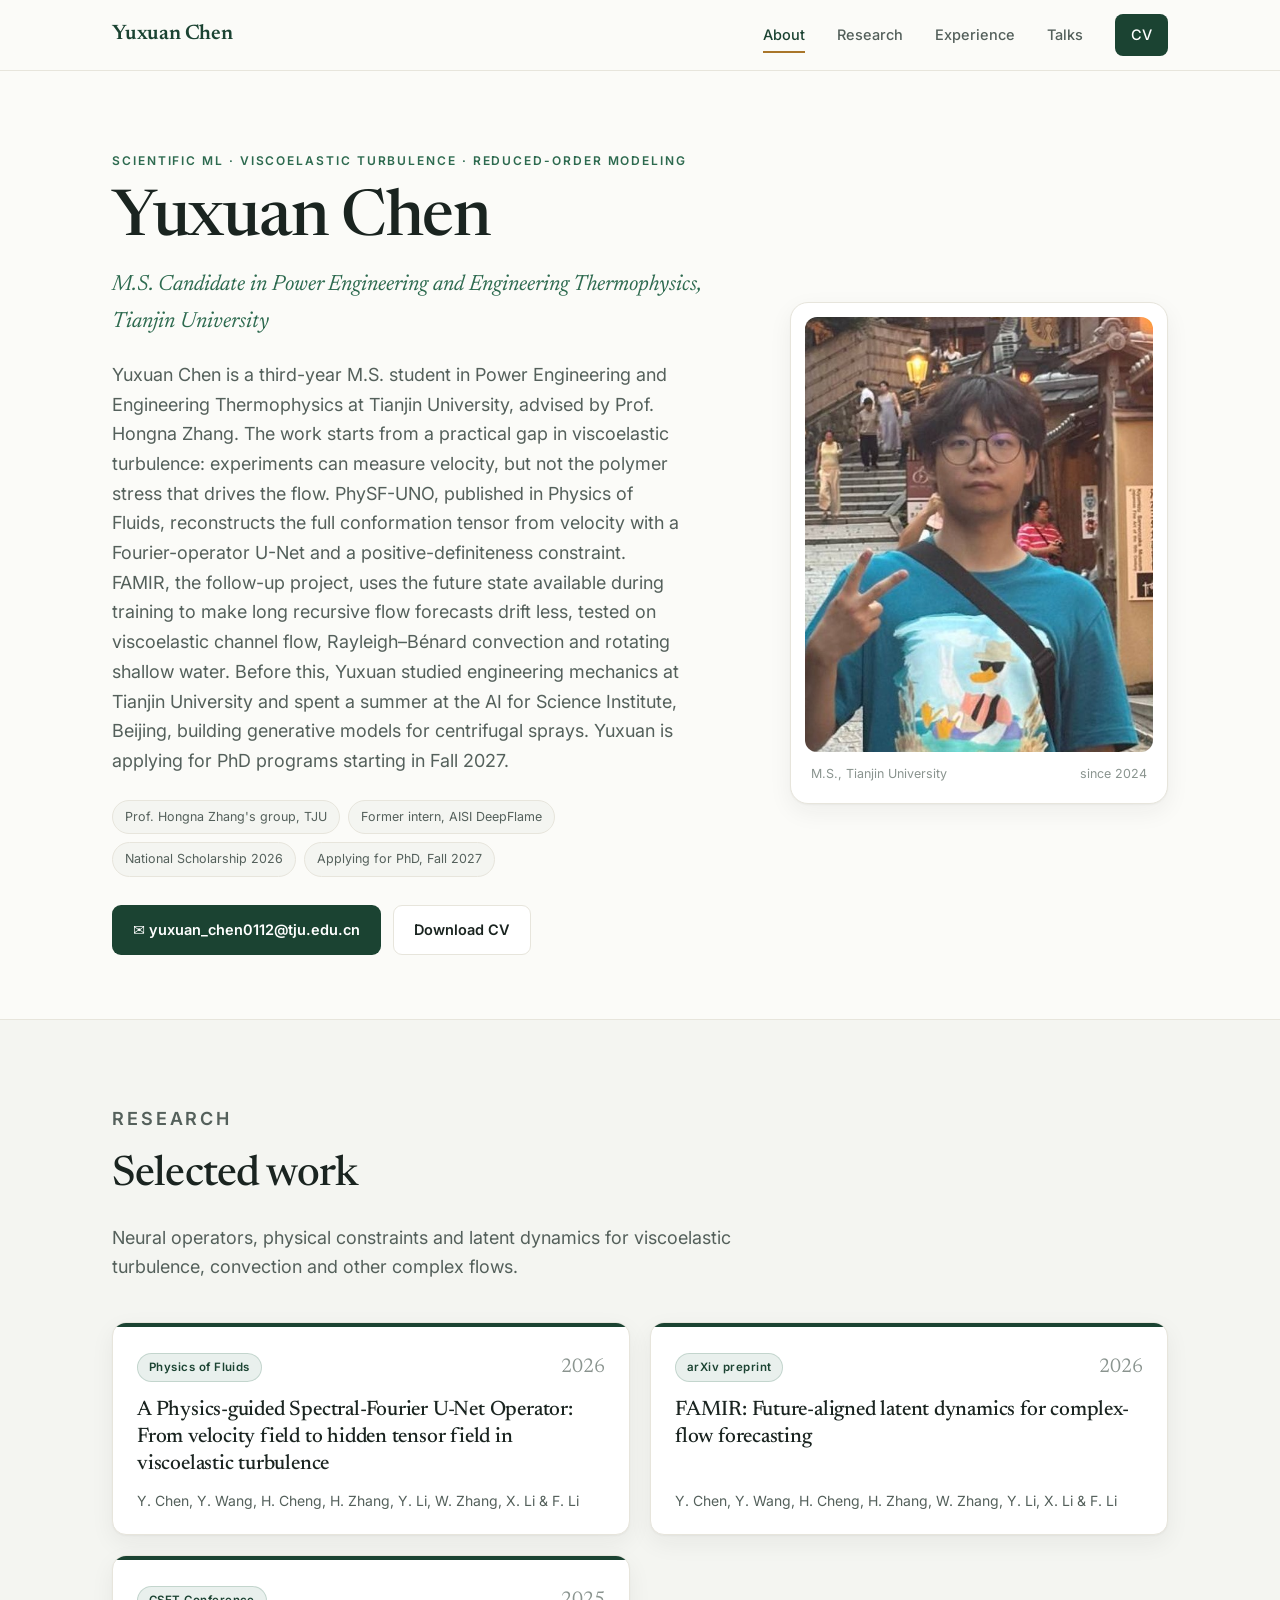
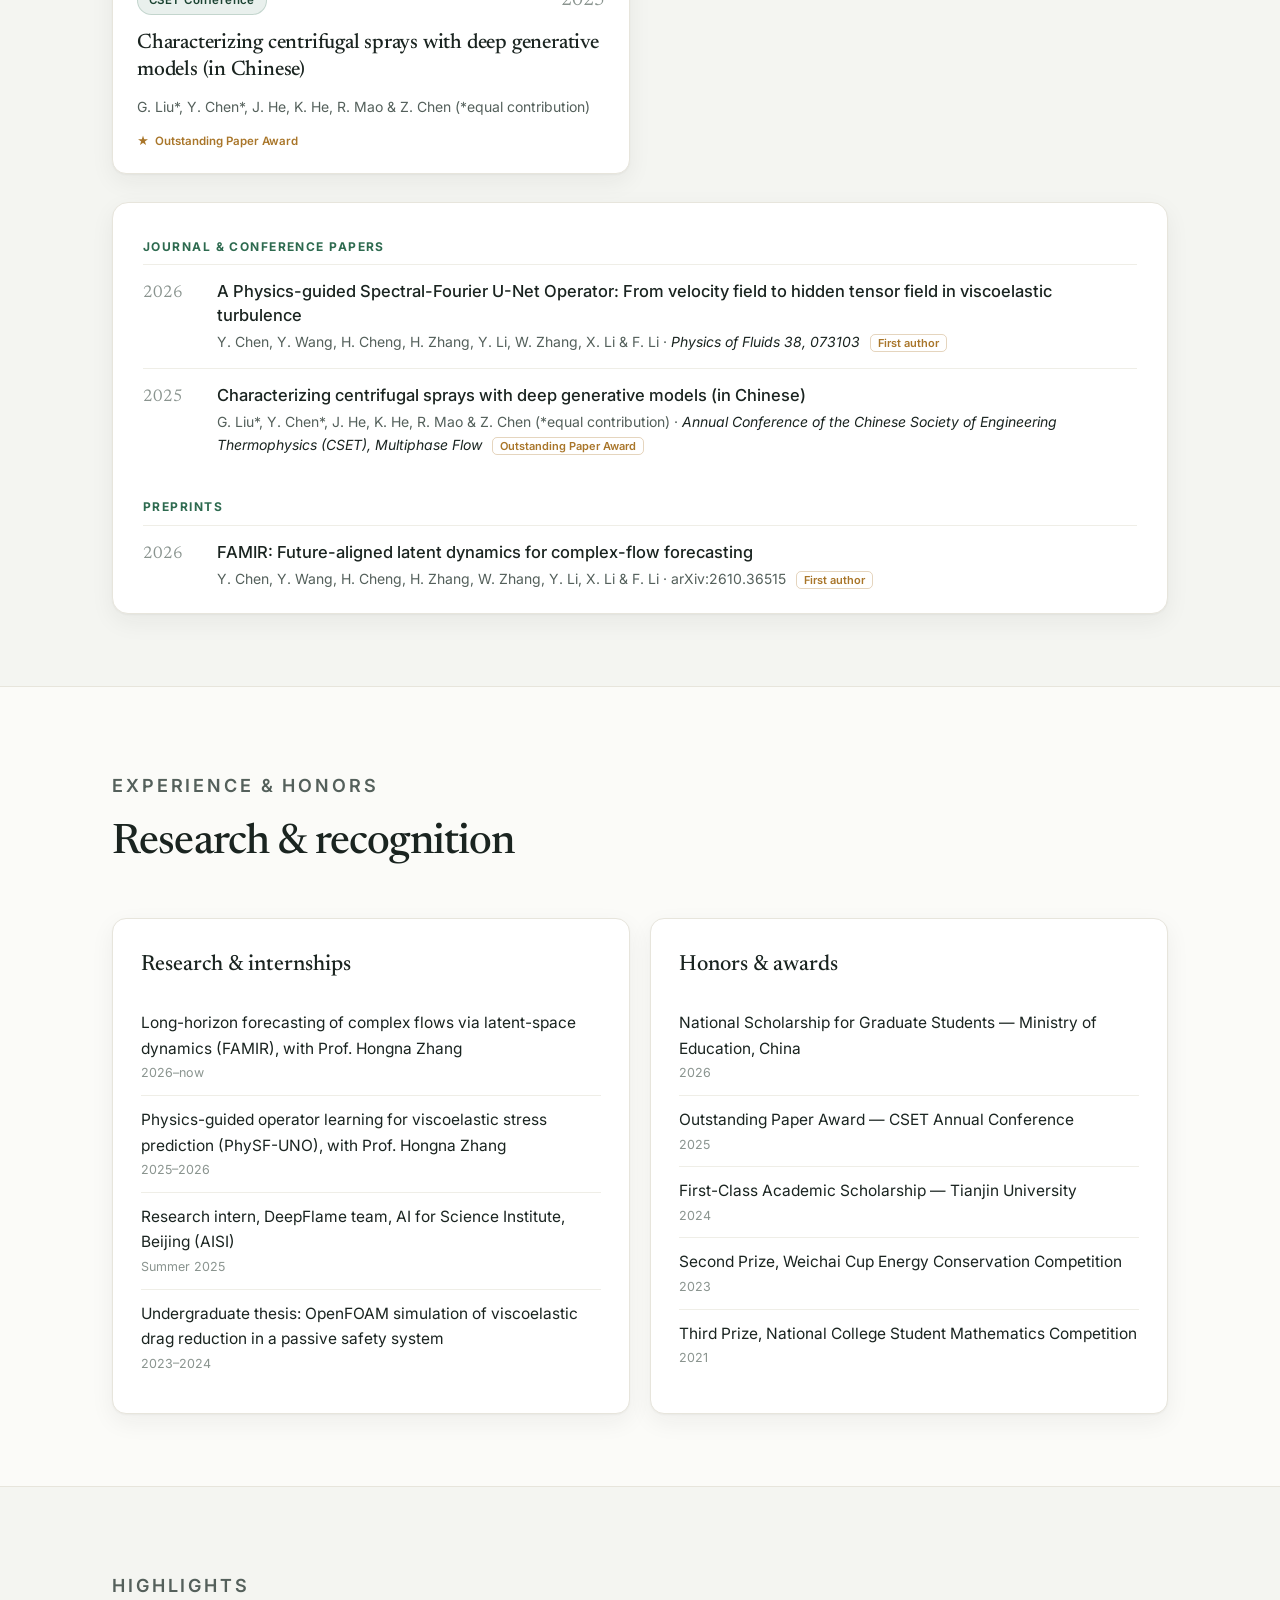
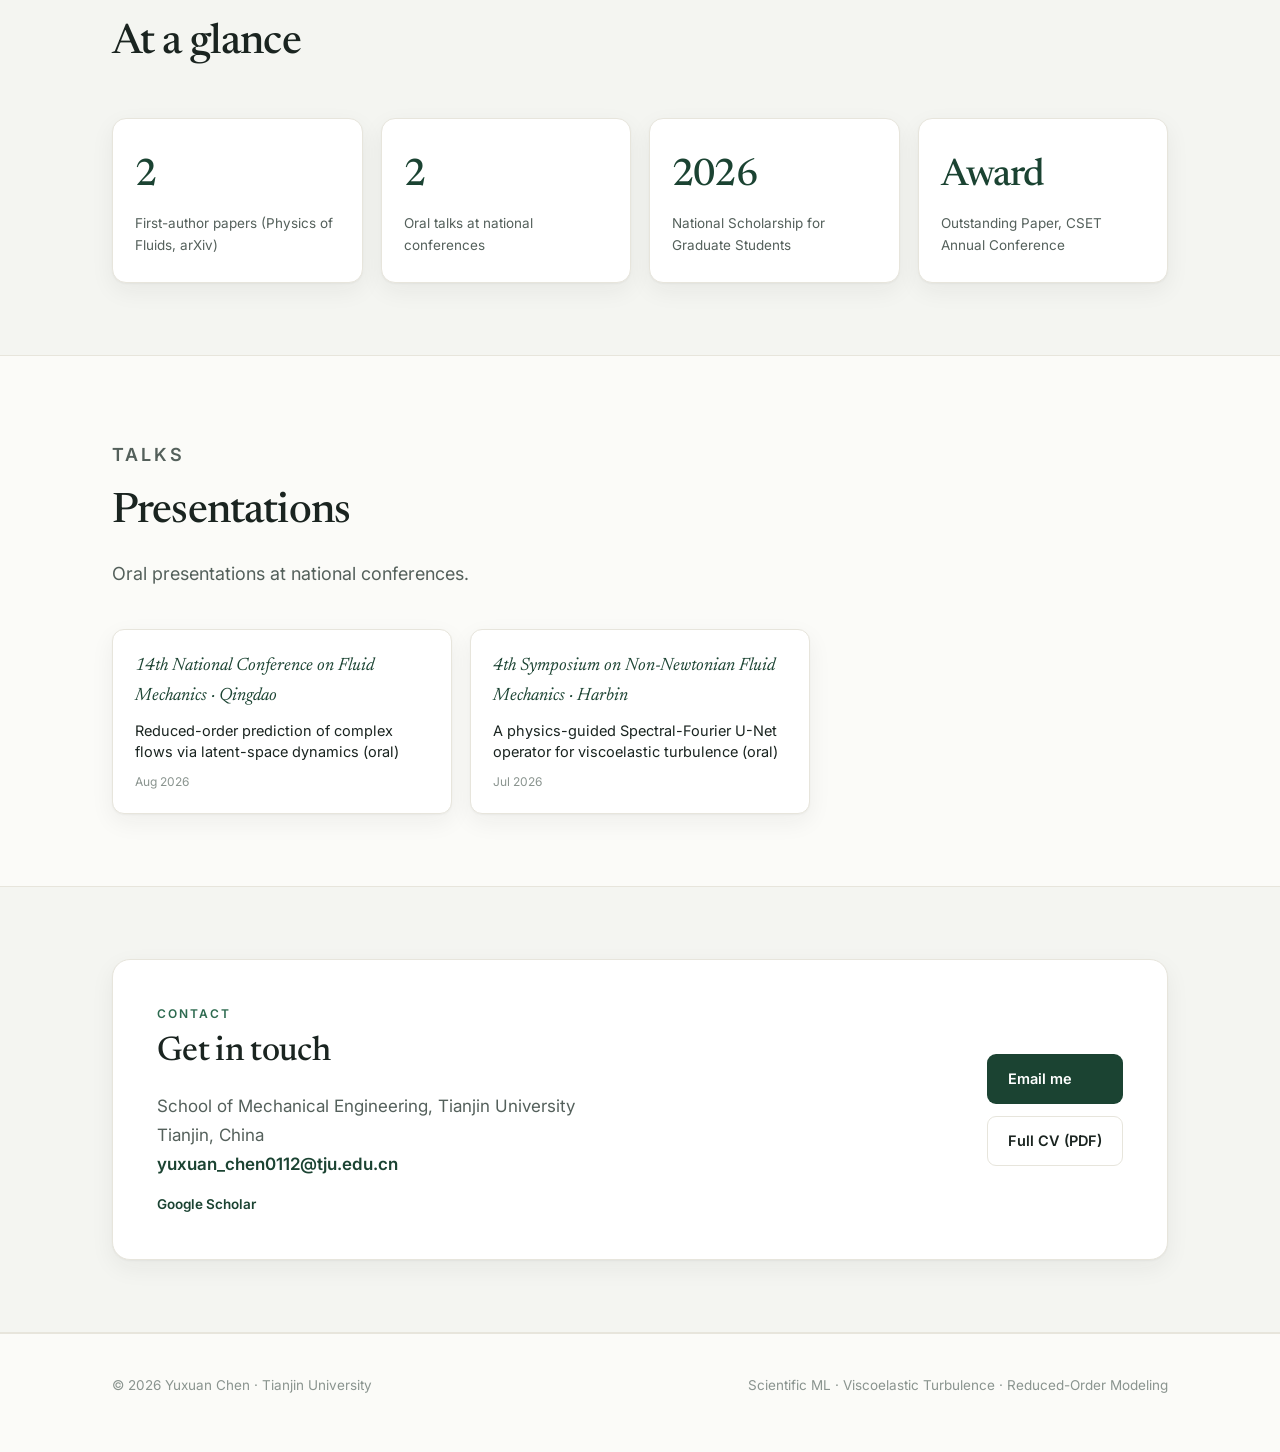
==== index.html @ e7eee78b "Initial academic homepage Co-Authored-By: Claude Opus 5.5 <noreply@anthropic.com>" ====
<!DOCTYPE html>
<html lang="en">
<head>
<meta charset="UTF-8" />
<meta name="viewport" content="width=device-width, initial-scale=1.0" />
<title>Yuxuan Chen — M.S. Candidate in Power Engineering and Engineering Thermophysics, Tianjin University</title>
<meta name="description" content="Yuxuan Chen, M.S. Candidate in Power Engineering and Engineering Thermophysics at Tianjin University." />
<link rel="preconnect" href="https://fonts.googleapis.com" />
<link rel="preconnect" href="https://fonts.gstatic.com" crossorigin />
<link href="https://fonts.googleapis.com/css2?family=Newsreader:ital,opsz,wght@0,6..72,400;0,6..72,500;0,6..72,600;1,6..72,400;1,6..72,500&family=Inter:wght@400;500;600&display=swap" rel="stylesheet" />
<style>
  /* ============ THEME 2 — LIGHT ACADEMIC (cool paper / pine green) ============ */
  :root {
    --paper:   #fbfbf8;   /* cool clean paper, not cream */
    --surface: #ffffff;
    --raised:  #f4f5f1;
    --ink:     #1a2420;   /* deep slate-green ink */
    --muted:   #54605b;
    --faint:   #8a948f;
    --pine:    #1b4332;   /* deep pine — primary */
    --pine-2:  #2d6a4f;
    --gold:    #a9762a;   /* warm hairline accent, used sparingly */
    --line:    #e7e5dc;
    --line-2:  #efeee7;
    --shadow:  0 1px 2px rgba(26,36,32,.04), 0 8px 24px rgba(26,36,32,.06);
    --shadow-h:0 2px 6px rgba(26,36,32,.06), 0 14px 34px rgba(26,36,32,.10);
    --maxw: 1120px;
    --serif: 'Newsreader', Georgia, serif;
    --sans: 'Inter', system-ui, sans-serif;
  }
  * { box-sizing: border-box; margin: 0; padding: 0; }
  html { scroll-behavior: smooth; }
  @media (prefers-reduced-motion: reduce) { html { scroll-behavior: auto; } }
  body {
    background: var(--paper); color: var(--ink); font-family: var(--sans);
    font-size: 17px; line-height: 1.65; -webkit-font-smoothing: antialiased;
    text-rendering: optimizeLegibility; overflow-x: hidden;
  }
  a { color: inherit; text-decoration: none; }
  .wrap { max-width: var(--maxw); margin: 0 auto; padding: 0 32px; }
  .eyebrow {
    font-family: var(--sans); font-size: 12px; font-weight: 600; letter-spacing: 0.16em;
    text-transform: uppercase; color: var(--pine-2);
  }

  /* ---------- nav ---------- */
  header.nav {
    position: sticky; top: 0; z-index: 50; background: rgba(251,251,248,0.85);
    backdrop-filter: blur(10px); border-bottom: 1px solid var(--line);
  }
  .nav-inner { display: flex; align-items: center; justify-content: space-between; height: 70px; }
  .brand { font-family: var(--serif); font-weight: 600; font-size: 21px; letter-spacing: -0.01em; color: var(--pine); }
  .nav-links { display: flex; gap: 32px; align-items: center; }
  .nav-links a { font-size: 14.5px; font-weight: 500; color: var(--muted); transition: color .2s ease; position: relative; }
  .nav-links a:hover, .nav-links a.active { color: var(--pine); }
  .nav-links a.active::after { content:""; position:absolute; left:0; right:0; bottom:-6px; height:2px; background:var(--gold); }
  .nav-cta { background: var(--pine); color: #fff !important; padding: 9px 16px; border-radius: 8px; font-weight: 600; }
  .nav-cta:hover { background: var(--pine-2); }
  .menu-btn { display: none; background: none; border: 1px solid var(--line); color: var(--ink);
    width: 42px; height: 42px; border-radius: 8px; cursor: pointer; font-size: 18px; }

  /* ---------- hero ---------- */
  .hero { padding: 80px 0 64px; }
  .hero-grid { display: grid; grid-template-columns: 1.4fr 0.85fr; gap: 56px; align-items: center; }
  .hero h1 { font-family: var(--serif); font-weight: 500; font-size: clamp(40px, 6vw, 64px);
    line-height: 1.04; letter-spacing: -0.02em; margin: 16px 0 0; }
  .hero .role { font-family: var(--serif); font-style: italic; font-size: 22px; color: var(--pine-2); margin-top: 14px; }
  .hero .blurb { color: var(--muted); margin-top: 20px; max-width: 52ch; font-size: 18px; }
  .chips { display: flex; flex-wrap: wrap; gap: 8px; margin-top: 24px; }
  .chip { font-size: 12.5px; color: var(--muted); background: var(--raised); border: 1px solid var(--line);
    padding: 6px 12px; border-radius: 999px; }
  .cta-row { display: flex; flex-wrap: wrap; gap: 12px; margin-top: 28px; }
  .btn { display: inline-flex; align-items: center; gap: 8px; font-size: 14.5px; font-weight: 600;
    padding: 12px 20px; border-radius: 9px; cursor: pointer; transition: all .2s ease; border: 1px solid transparent; }
  .btn-primary { background: var(--pine); color: #fff; }
  .btn-primary:hover { background: var(--pine-2); transform: translateY(-1px); }
  .btn-ghost { border-color: var(--line); color: var(--ink); background: var(--surface); }
  .btn-ghost:hover { border-color: var(--pine-2); color: var(--pine); }

  .photo-card { background: var(--surface); border: 1px solid var(--line); border-radius: 18px;
    padding: 14px; box-shadow: var(--shadow); }
  .photo-ph { aspect-ratio: 4/5; border-radius: 12px; background: var(--raised);
    border: 1.5px dashed var(--line); display: flex; flex-direction: column; align-items: center;
    justify-content: center; gap: 12px; }
  .photo-ph .init { font-family: var(--serif); font-weight: 600; font-size: 58px; color: var(--pine); }
  .photo-ph .note { font-size: 12px; color: var(--faint); text-align: center; max-width: 80%; line-height: 1.5; }
  .photo-meta { display: flex; justify-content: space-between; padding: 12px 6px 4px; font-size: 12.5px; color: var(--faint); }
  .photo-meta b { color: var(--pine); font-weight: 600; }
  .photo-ph.has-photo { border: none; background: none; padding: 0; }
  .photo-img { width: 100%; aspect-ratio: 4/5; object-fit: cover; border-radius: 12px; display: block; }
  .contact-grid .social { margin-top: 14px; display: flex; gap: 18px; flex-wrap: wrap; }
  .contact-grid .social a { color: var(--pine); font-weight: 600; font-size: 13.5px; }
  .contact-grid .social a:hover { color: var(--pine-2); }

  /* ---------- sections ---------- */
  section { padding: 72px 0; }
  section.alt { background: var(--raised); border-top: 1px solid var(--line); border-bottom: 1px solid var(--line); }
  .sec-head { margin-bottom: 40px; max-width: 60ch; }
  .sec-head h2 { font-family: var(--serif); font-weight: 500; font-size: clamp(28px, 4vw, 42px);
    letter-spacing: -0.02em; margin-top: 8px; }
  .sec-head p { color: var(--muted); margin-top: 12px; font-size: 18px; }

  /* ---------- featured research cards ---------- */
  .cards { display: grid; grid-template-columns: repeat(2, 1fr); gap: 20px; }
  .card {
    background: var(--surface); border: 1px solid var(--line); border-radius: 14px; padding: 0;
    box-shadow: var(--shadow); overflow: hidden; transition: transform .22s ease, box-shadow .22s ease;
    display: flex; flex-direction: column;
  }
  .card:hover { transform: translateY(-3px); box-shadow: var(--shadow-h); }
  .card .rule { height: 4px; background: var(--pine); }
  .card .card-body { padding: 24px 24px 22px; display: flex; flex-direction: column; flex: 1; }
  .card .tagrow { display: flex; align-items: center; gap: 10px; }
  .venue-pill { font-size: 11.5px; font-weight: 600; letter-spacing: 0.04em; color: var(--pine);
    background: rgba(45,106,79,0.10); border: 1px solid rgba(45,106,79,0.2); padding: 4px 11px; border-radius: 999px; }
  .yr { margin-left: auto; font-family: var(--serif); font-size: 20px; color: var(--faint); }
  .card h3 { font-family: var(--serif); font-weight: 500; font-size: 21px; line-height: 1.28;
    letter-spacing: -0.01em; margin: 14px 0 10px; }
  .card .auth { font-size: 14px; color: var(--muted); margin-top: auto; }
  .press { display: inline-flex; align-items: center; gap: 6px; font-size: 11.5px; font-weight: 600;
    color: var(--gold); margin-top: 14px; }
  .press::before { content: "★"; }

  /* ---------- publication list (grouped, in a panel) ---------- */
  .panel { background: var(--surface); border: 1px solid var(--line); border-radius: 16px;
    box-shadow: var(--shadow); padding: 8px 30px; margin-top: 28px; }
  .grp-title { font-family: var(--sans); font-size: 12px; font-weight: 700; letter-spacing: 0.12em;
    text-transform: uppercase; color: var(--pine-2); padding: 26px 0 8px; }
  .pub { display: grid; grid-template-columns: 56px 1fr; gap: 18px; padding: 15px 0;
    border-top: 1px solid var(--line-2); }
  .pub:first-of-type { border-top: none; }
  .pub .py { font-family: var(--serif); font-size: 17px; color: var(--faint); }
  .pub .pt { font-weight: 500; font-size: 16.5px; line-height: 1.4; }
  .pub .pt a:hover { color: var(--pine); text-decoration: underline; text-decoration-color: var(--gold); text-underline-offset: 3px; }
  .pub .pm { font-size: 14px; color: var(--muted); margin-top: 3px; }
  .pub .pm i { font-style: italic; color: var(--ink); }
  .smalltag { font-size: 11px; font-weight: 600; color: var(--gold); border: 1px solid rgba(169,118,42,.3);
    padding: 1px 7px; border-radius: 5px; margin-left: 6px; white-space: nowrap; }

  /* ---------- two cards row (teaching) ---------- */
  .duo { display: grid; grid-template-columns: 1fr 1fr; gap: 20px; }
  .info-card { background: var(--surface); border: 1px solid var(--line); border-radius: 14px;
    padding: 28px 28px; box-shadow: var(--shadow); }
  .info-card h3 { font-family: var(--serif); font-weight: 500; font-size: 22px; margin-bottom: 16px; }
  .info-list { list-style: none; }
  .info-list li { padding: 11px 0; border-top: 1px solid var(--line-2); font-size: 15.5px; }
  .info-list li:first-child { border-top: none; }
  .info-list li span { display: block; color: var(--faint); font-size: 12.5px; margin-top: 2px; }

  /* ---------- media cards ---------- */
  .media-grid { display: grid; grid-template-columns: repeat(3, 1fr); gap: 18px; }
  .media-card { background: var(--surface); border: 1px solid var(--line); border-radius: 12px;
    padding: 22px; box-shadow: var(--shadow); transition: transform .2s ease, box-shadow .2s ease; }
  .media-card:hover { transform: translateY(-2px); box-shadow: var(--shadow-h); }
  .media-card .outlet { font-family: var(--serif); font-style: italic; font-size: 18px; color: var(--pine); }
  .media-card .head { font-size: 14.5px; line-height: 1.45; margin-top: 8px; color: var(--ink); }
  .media-card .date { font-size: 12px; color: var(--faint); margin-top: 10px; }

  /* ---------- stats / grants ---------- */
  .stat-row { display: grid; grid-template-columns: repeat(4, 1fr); gap: 18px; }
  .stat { background: var(--surface); border: 1px solid var(--line); border-radius: 14px; padding: 26px 22px;
    box-shadow: var(--shadow); }
  .stat .n { font-family: var(--serif); font-weight: 500; font-size: 38px; color: var(--pine); letter-spacing: -0.02em; }
  .stat .l { font-size: 13.5px; color: var(--muted); margin-top: 4px; }

  /* ---------- contact ---------- */
  .contact-grid { display: grid; grid-template-columns: 1fr auto; gap: 36px; align-items: center;
    background: var(--surface); border: 1px solid var(--line); border-radius: 18px; padding: 44px;
    box-shadow: var(--shadow); }
  .contact-grid h2 { font-family: var(--serif); font-weight: 500; font-size: 34px; letter-spacing: -0.02em; }
  .contact-grid .addr { color: var(--muted); margin-top: 12px; line-height: 1.7; }
  .contact-grid a.email { color: var(--pine); font-weight: 600; }

  footer { padding: 40px 0 56px; border-top: 1px solid var(--line); color: var(--faint); font-size: 13.5px; }
  .foot-inner { display: flex; justify-content: space-between; flex-wrap: wrap; gap: 14px; }

  /* ---------- responsive ---------- */
  @media (max-width: 920px) {
    .hero-grid { grid-template-columns: 1fr; gap: 40px; }
    .photo-card { max-width: 320px; }
    .cards, .duo { grid-template-columns: 1fr; }
    .media-grid { grid-template-columns: 1fr 1fr; }
    .stat-row { grid-template-columns: 1fr 1fr; }
    .contact-grid { grid-template-columns: 1fr; padding: 32px; }
    .nav-links { display: none; }
    .nav-links.open { display: flex; flex-direction: column; position: absolute; top: 70px; left: 0; right: 0;
      background: var(--surface); border-bottom: 1px solid var(--line); padding: 20px 32px; gap: 18px; box-shadow: var(--shadow); }
    .menu-btn { display: block; }
  }
  @media (max-width: 520px) {
    body { font-size: 16px; } .wrap { padding: 0 20px; }
    .media-grid, .stat-row { grid-template-columns: 1fr; }
    .panel { padding: 4px 20px; }
  }
  :focus-visible { outline: 2px solid var(--pine-2); outline-offset: 3px; border-radius: 4px; }
</style>
</head>
<body>

<header class="nav">
  <div class="wrap nav-inner">
    <a href="#top" class="brand">Yuxuan Chen</a>
    <nav class="nav-links" id="navlinks">
      <a href="#about">About</a>
      <a href="#research">Research</a>
      <a href="#teaching">Experience</a>
      <a href="#media">Talks</a>
      <a href="CV/Yuxuan_Chen_CV.pdf" class="nav-cta">CV</a>
    </nav>
    <button class="menu-btn" id="menuBtn" aria-label="Toggle menu">☰</button>
  </div>
</header>

<main id="top">
<!-- HERO -->
<section class="hero" id="about">
  <div class="wrap hero-grid">
    <div>
      <p class="eyebrow">Scientific ML · Viscoelastic Turbulence · Reduced-Order Modeling</p>
      <h1>Yuxuan Chen</h1>
      <p class="role">M.S. Candidate in Power Engineering and Engineering Thermophysics, Tianjin University</p>
      <p class="blurb">Yuxuan Chen is a third-year M.S. student in Power Engineering and Engineering Thermophysics at Tianjin University, advised by Prof. Hongna Zhang. The work starts from a practical gap in viscoelastic turbulence: experiments can measure velocity, but not the polymer stress that drives the flow. PhySF-UNO, published in Physics of Fluids, reconstructs the full conformation tensor from velocity with a Fourier-operator U-Net and a positive-definiteness constraint. FAMIR, the follow-up project, uses the future state available during training to make long recursive flow forecasts drift less, tested on viscoelastic channel flow, Rayleigh–Bénard convection and rotating shallow water. Before this, Yuxuan studied engineering mechanics at Tianjin University and spent a summer at the AI for Science Institute, Beijing, building generative models for centrifugal sprays. Yuxuan is applying for PhD programs starting in Fall 2027.</p>
      <div class="chips">
        <span class="chip">Prof. Hongna Zhang&#x27;s group, TJU</span><span class="chip">Former intern, AISI DeepFlame</span><span class="chip">National Scholarship 2026</span><span class="chip">Applying for PhD, Fall 2027</span>
      </div>
      <div class="cta-row">
        <a class="btn btn-primary" href="mailto:yuxuan_chen0112@tju.edu.cn">✉ yuxuan_chen0112@tju.edu.cn</a>
        <a class="btn btn-ghost" href="CV/Yuxuan_Chen_CV.pdf">Download CV</a>
      </div>
    </div>
    <div>
      <div class="photo-card">
        <div class="photo-ph has-photo"><img class="photo-img" src="assets/photo.jpg" alt="Yuxuan Chen, M.S. Candidate in Power Engineering and Engineering Thermophysics" /></div>
        
        <div class="photo-meta"><span>M.S., Tianjin University</span><span>since 2024</span></div>
      </div>
    </div>
  </div>
</section>

<!-- RESEARCH -->
<section class="alt" id="research">
  <div class="wrap">
    <div class="sec-head">
      <p class="eyebrow">Research</p>
      <h2>Selected work</h2>
      <p>Neural operators, physical constraints and latent dynamics for viscoelastic turbulence, convection and other complex flows.</p>
    </div>

    <!-- featured cards -->
    <div class="cards">
      <article class="card"><div class="rule"></div><div class="card-body">
        <div class="tagrow"><span class="venue-pill">Physics of Fluids</span><span class="yr">2026</span></div>
        <h3>A Physics-guided Spectral-Fourier U-Net Operator: From velocity field to hidden tensor field in viscoelastic turbulence</h3>
        <p class="auth">Y. Chen, Y. Wang, H. Cheng, H. Zhang, Y. Li, W. Zhang, X. Li &amp; F. Li</p>
        
      </div></article><article class="card"><div class="rule"></div><div class="card-body">
        <div class="tagrow"><span class="venue-pill">arXiv preprint</span><span class="yr">2026</span></div>
        <h3>FAMIR: Future-aligned latent dynamics for complex-flow forecasting</h3>
        <p class="auth">Y. Chen, Y. Wang, H. Cheng, H. Zhang, W. Zhang, Y. Li, X. Li &amp; F. Li</p>
        
      </div></article><article class="card"><div class="rule"></div><div class="card-body">
        <div class="tagrow"><span class="venue-pill">CSET Conference</span><span class="yr">2025</span></div>
        <h3>Characterizing centrifugal sprays with deep generative models (in Chinese)</h3>
        <p class="auth">G. Liu*, Y. Chen*, J. He, K. He, R. Mao &amp; Z. Chen (*equal contribution)</p>
        <span class="press">Outstanding Paper Award</span>
      </div></article>
    </div>

    <!-- full list -->
    <div class="panel">
      

      <div class="grp-title">Journal &amp; Conference Papers</div>
      <div class="pub"><div class="py">2026</div><div><div class="pt"><a href="https://doi.org/10.1063/5.0333863">A Physics-guided Spectral-Fourier U-Net Operator: From velocity field to hidden tensor field in viscoelastic turbulence</a></div><div class="pm">Y. Chen, Y. Wang, H. Cheng, H. Zhang, Y. Li, W. Zhang, X. Li &amp; F. Li · <i>Physics of Fluids 38, 073103</i> <span class="smalltag">First author</span></div></div></div><div class="pub"><div class="py">2025</div><div><div class="pt">Characterizing centrifugal sprays with deep generative models (in Chinese)</div><div class="pm">G. Liu*, Y. Chen*, J. He, K. He, R. Mao &amp; Z. Chen (*equal contribution) · <i>Annual Conference of the Chinese Society of Engineering Thermophysics (CSET), Multiphase Flow</i> <span class="smalltag">Outstanding Paper Award</span></div></div></div>

      <div class="grp-title">Preprints</div>
      <div class="pub"><div class="py">2026</div><div><div class="pt"><a href="http://arxiv.org/abs/2610.36515">FAMIR: Future-aligned latent dynamics for complex-flow forecasting</a></div><div class="pm">Y. Chen, Y. Wang, H. Cheng, H. Zhang, W. Zhang, Y. Li, X. Li &amp; F. Li · arXiv:2610.36515 <span class="smalltag">First author</span></div></div></div>

      

      
    </div>
  </div>
</section>

<!-- TEACHING -->
<section id="teaching">
  <div class="wrap">
    <div class="sec-head"><p class="eyebrow">Experience &amp; Honors</p><h2>Research &amp; recognition</h2></div>
    <div class="duo">
      <div class="info-card">
        <h3>Research &amp; internships</h3>
        <ul class="info-list">
          <li>Long-horizon forecasting of complex flows via latent-space dynamics (FAMIR), with Prof. Hongna Zhang <span>2026–now</span></li><li>Physics-guided operator learning for viscoelastic stress prediction (PhySF-UNO), with Prof. Hongna Zhang <span>2025–2026</span></li><li>Research intern, DeepFlame team, AI for Science Institute, Beijing (AISI) <span>Summer 2025</span></li><li>Undergraduate thesis: OpenFOAM simulation of viscoelastic drag reduction in a passive safety system <span>2023–2024</span></li>
        </ul>
      </div>
      <div class="info-card">
        <h3>Honors &amp; awards</h3>
        <ul class="info-list">
          <li>National Scholarship for Graduate Students — Ministry of Education, China <span>2026</span></li><li>Outstanding Paper Award — CSET Annual Conference <span>2025</span></li><li>First-Class Academic Scholarship — Tianjin University <span>2024</span></li><li>Second Prize, Weichai Cup Energy Conservation Competition <span>2023</span></li><li>Third Prize, National College Student Mathematics Competition <span>2021</span></li>
        </ul>
      </div>
    </div>
  </div>
</section>

<!-- GRANTS / STATS -->
<section class="alt">
  <div class="wrap">
    <div class="sec-head"><p class="eyebrow">Highlights</p><h2>At a glance</h2></div>
    <div class="stat-row">
      <div class="stat"><div class="n">2</div><div class="l">First-author papers (Physics of Fluids, arXiv)</div></div><div class="stat"><div class="n">2</div><div class="l">Oral talks at national conferences</div></div><div class="stat"><div class="n">2026</div><div class="l">National Scholarship for Graduate Students</div></div><div class="stat"><div class="n">Award</div><div class="l">Outstanding Paper, CSET Annual Conference</div></div>
    </div>
  </div>
</section>

<!-- MEDIA -->
<section id="media">
  <div class="wrap">
    <div class="sec-head"><p class="eyebrow">Talks</p><h2>Presentations</h2><p>Oral presentations at national conferences.</p></div>
    <div class="media-grid">
      <a class="media-card" href="#"><div class="outlet">14th National Conference on Fluid Mechanics · Qingdao</div><div class="head">Reduced-order prediction of complex flows via latent-space dynamics (oral)</div><div class="date">Aug 2026</div></a><a class="media-card" href="#"><div class="outlet">4th Symposium on Non-Newtonian Fluid Mechanics · Harbin</div><div class="head">A physics-guided Spectral-Fourier U-Net operator for viscoelastic turbulence (oral)</div><div class="date">Jul 2026</div></a>
    </div>
  </div>
</section>

<!-- CONTACT -->
<section class="alt" id="contact">
  <div class="wrap">
    <div class="contact-grid">
      <div>
        <p class="eyebrow">Contact</p>
        <h2>Get in touch</h2>
        <p class="addr">School of Mechanical Engineering, Tianjin University<br>Tianjin, China<br><a class="email" href="mailto:yuxuan_chen0112@tju.edu.cn">yuxuan_chen0112@tju.edu.cn</a></p>
        <p class="social"><a href="https://scholar.google.com/citations?hl=en&amp;user=SWy_26EAAAAJ">Google Scholar</a></p>
      </div>
      <div style="display:flex;flex-direction:column;gap:12px;">
        <a class="btn btn-primary" href="mailto:yuxuan_chen0112@tju.edu.cn">Email me</a>
        <a class="btn btn-ghost" href="CV/Yuxuan_Chen_CV.pdf">Full CV (PDF)</a>
      </div>
    </div>
  </div>
</section>
</main>

<footer>
  <div class="wrap foot-inner">
    <span>© 2026 Yuxuan Chen · Tianjin University</span>
    <span>Scientific ML · Viscoelastic Turbulence · Reduced-Order Modeling</span>
  </div>
</footer>

<script>
  var btn = document.getElementById('menuBtn');
  var links = document.getElementById('navlinks');
  btn.addEventListener('click', function () { links.classList.toggle('open'); });
  links.querySelectorAll('a').forEach(function (a) { a.addEventListener('click', function () { links.classList.remove('open'); }); });
  var sections = ['about','research','teaching','media','contact'];
  var navMap = {};
  links.querySelectorAll('a').forEach(function (a) {
    var id = (a.getAttribute('href') || '').replace('#','');
    if (sections.indexOf(id) > -1) navMap[id] = a;
  });
  if ('IntersectionObserver' in window) {
    var obs = new IntersectionObserver(function (entries) {
      entries.forEach(function (e) {
        if (e.isIntersecting) {
          Object.values(navMap).forEach(function (a) { a.classList.remove('active'); });
          if (navMap[e.target.id]) navMap[e.target.id].classList.add('active');
        }
      });
    }, { rootMargin: '-45% 0px -50% 0px' });
    sections.forEach(function (id) { var el = document.getElementById(id); if (el) obs.observe(el); });
  }
</script>

</body>
</html>
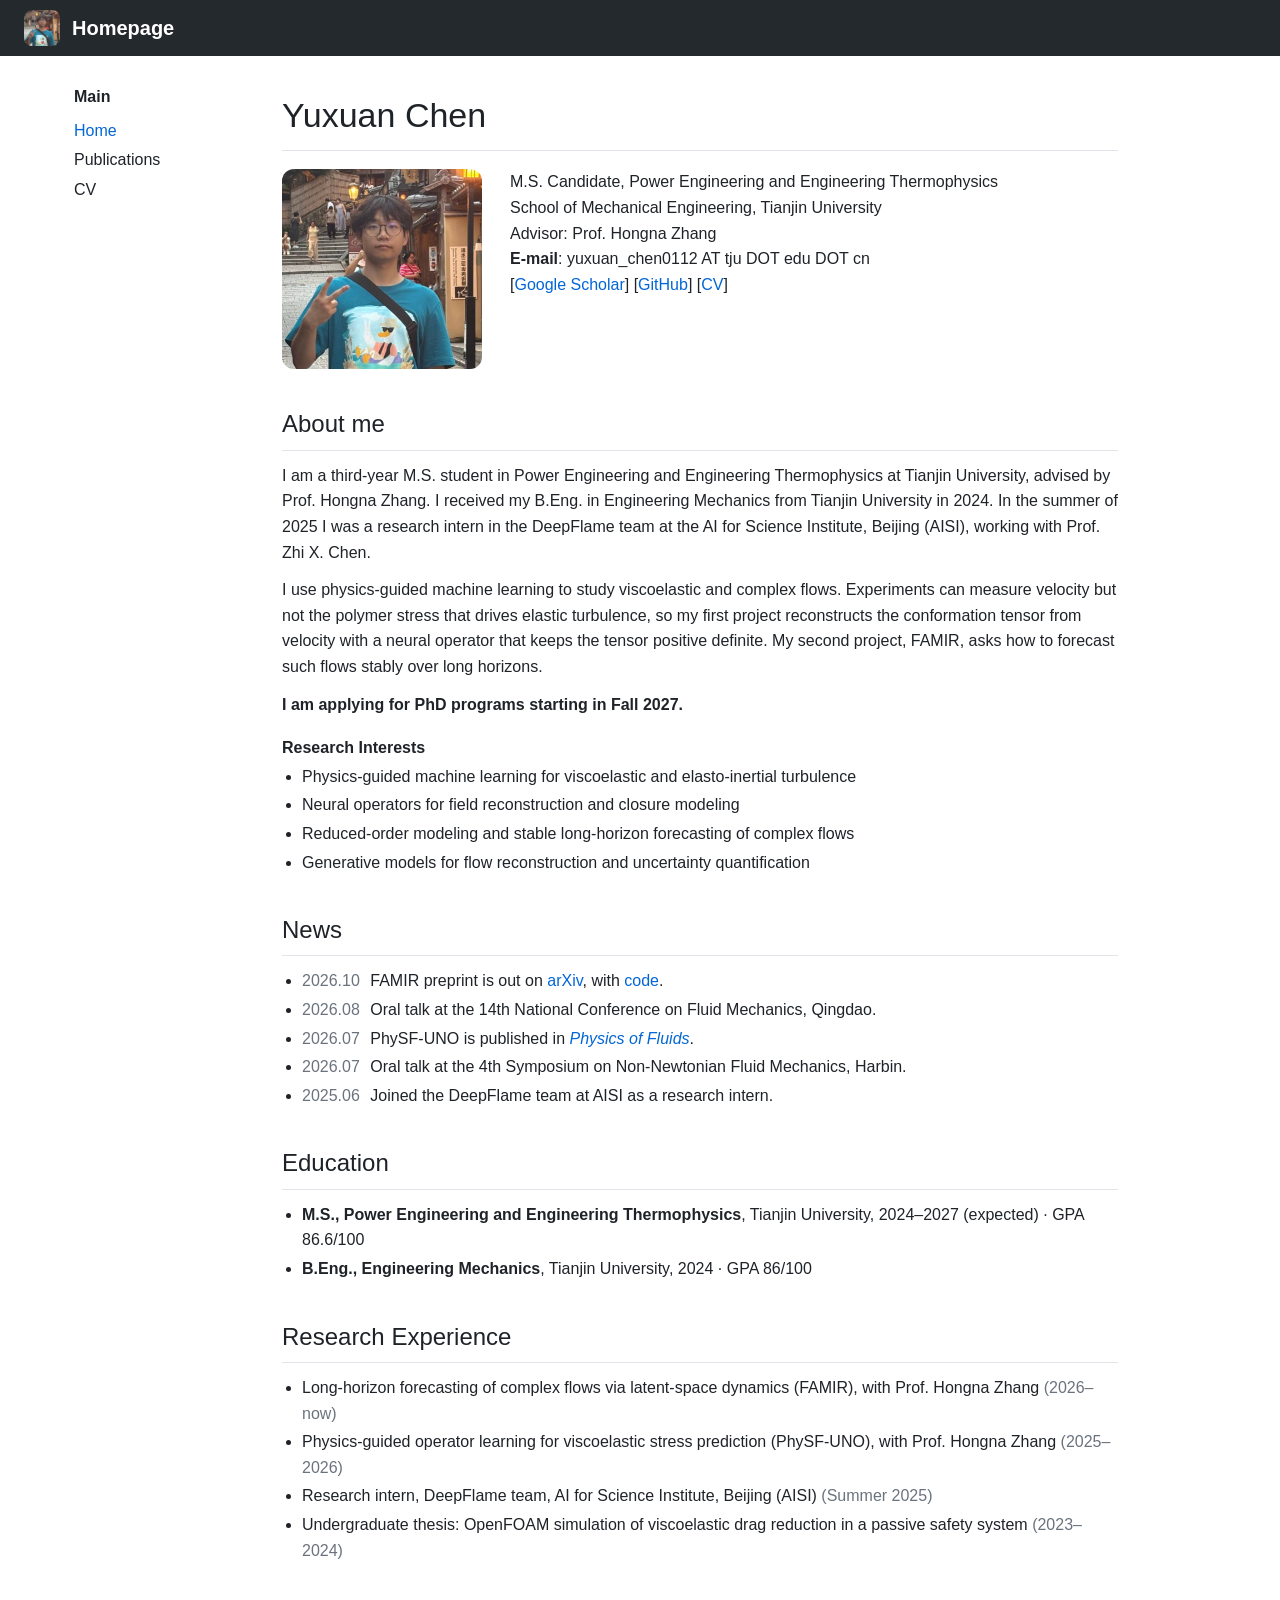
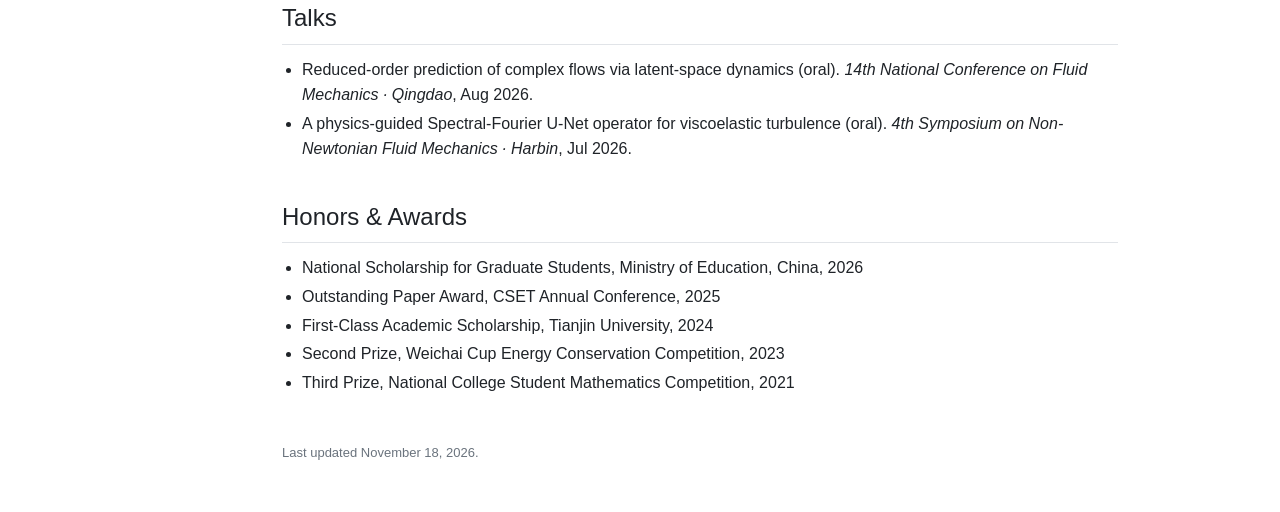
==== commit c195e953: "Switch to minimal jemdoc-style theme with Home and Publications pages Co-Authored-By: Claude Opus 5." ====
--- a/index.html
+++ b/index.html
@@ -1,379 +1,43 @@
 <!DOCTYPE html>
 <html lang="en">
 <head>
-<meta charset="UTF-8" />
-<meta name="viewport" content="width=device-width, initial-scale=1.0" />
-<title>Yuxuan Chen — M.S. Candidate in Power Engineering and Engineering Thermophysics, Tianjin University</title>
-<meta name="description" content="Yuxuan Chen, M.S. Candidate in Power Engineering and Engineering Thermophysics at Tianjin University." />
-<link rel="preconnect" href="https://fonts.googleapis.com" />
-<link rel="preconnect" href="https://fonts.gstatic.com" crossorigin />
-<link href="https://fonts.googleapis.com/css2?family=Newsreader:ital,opsz,wght@0,6..72,400;0,6..72,500;0,6..72,600;1,6..72,400;1,6..72,500&family=Inter:wght@400;500;600&display=swap" rel="stylesheet" />
-<style>
-  /* ============ THEME 2 — LIGHT ACADEMIC (cool paper / pine green) ============ */
-  :root {
-    --paper:   #fbfbf8;   /* cool clean paper, not cream */
-    --surface: #ffffff;
-    --raised:  #f4f5f1;
-    --ink:     #1a2420;   /* deep slate-green ink */
-    --muted:   #54605b;
-    --faint:   #8a948f;
-    --pine:    #1b4332;   /* deep pine — primary */
-    --pine-2:  #2d6a4f;
-    --gold:    #a9762a;   /* warm hairline accent, used sparingly */
-    --line:    #e7e5dc;
-    --line-2:  #efeee7;
-    --shadow:  0 1px 2px rgba(26,36,32,.04), 0 8px 24px rgba(26,36,32,.06);
-    --shadow-h:0 2px 6px rgba(26,36,32,.06), 0 14px 34px rgba(26,36,32,.10);
-    --maxw: 1120px;
-    --serif: 'Newsreader', Georgia, serif;
-    --sans: 'Inter', system-ui, sans-serif;
-  }
-  * { box-sizing: border-box; margin: 0; padding: 0; }
-  html { scroll-behavior: smooth; }
-  @media (prefers-reduced-motion: reduce) { html { scroll-behavior: auto; } }
-  body {
-    background: var(--paper); color: var(--ink); font-family: var(--sans);
-    font-size: 17px; line-height: 1.65; -webkit-font-smoothing: antialiased;
-    text-rendering: optimizeLegibility; overflow-x: hidden;
-  }
-  a { color: inherit; text-decoration: none; }
-  .wrap { max-width: var(--maxw); margin: 0 auto; padding: 0 32px; }
-  .eyebrow {
-    font-family: var(--sans); font-size: 12px; font-weight: 600; letter-spacing: 0.16em;
-    text-transform: uppercase; color: var(--pine-2);
-  }
-
-  /* ---------- nav ---------- */
-  header.nav {
-    position: sticky; top: 0; z-index: 50; background: rgba(251,251,248,0.85);
-    backdrop-filter: blur(10px); border-bottom: 1px solid var(--line);
-  }
-  .nav-inner { display: flex; align-items: center; justify-content: space-between; height: 70px; }
-  .brand { font-family: var(--serif); font-weight: 600; font-size: 21px; letter-spacing: -0.01em; color: var(--pine); }
-  .nav-links { display: flex; gap: 32px; align-items: center; }
-  .nav-links a { font-size: 14.5px; font-weight: 500; color: var(--muted); transition: color .2s ease; position: relative; }
-  .nav-links a:hover, .nav-links a.active { color: var(--pine); }
-  .nav-links a.active::after { content:""; position:absolute; left:0; right:0; bottom:-6px; height:2px; background:var(--gold); }
-  .nav-cta { background: var(--pine); color: #fff !important; padding: 9px 16px; border-radius: 8px; font-weight: 600; }
-  .nav-cta:hover { background: var(--pine-2); }
-  .menu-btn { display: none; background: none; border: 1px solid var(--line); color: var(--ink);
-    width: 42px; height: 42px; border-radius: 8px; cursor: pointer; font-size: 18px; }
-
-  /* ---------- hero ---------- */
-  .hero { padding: 80px 0 64px; }
-  .hero-grid { display: grid; grid-template-columns: 1.4fr 0.85fr; gap: 56px; align-items: center; }
-  .hero h1 { font-family: var(--serif); font-weight: 500; font-size: clamp(40px, 6vw, 64px);
-    line-height: 1.04; letter-spacing: -0.02em; margin: 16px 0 0; }
-  .hero .role { font-family: var(--serif); font-style: italic; font-size: 22px; color: var(--pine-2); margin-top: 14px; }
-  .hero .blurb { color: var(--muted); margin-top: 20px; max-width: 52ch; font-size: 18px; }
-  .chips { display: flex; flex-wrap: wrap; gap: 8px; margin-top: 24px; }
-  .chip { font-size: 12.5px; color: var(--muted); background: var(--raised); border: 1px solid var(--line);
-    padding: 6px 12px; border-radius: 999px; }
-  .cta-row { display: flex; flex-wrap: wrap; gap: 12px; margin-top: 28px; }
-  .btn { display: inline-flex; align-items: center; gap: 8px; font-size: 14.5px; font-weight: 600;
-    padding: 12px 20px; border-radius: 9px; cursor: pointer; transition: all .2s ease; border: 1px solid transparent; }
-  .btn-primary { background: var(--pine); color: #fff; }
-  .btn-primary:hover { background: var(--pine-2); transform: translateY(-1px); }
-  .btn-ghost { border-color: var(--line); color: var(--ink); background: var(--surface); }
-  .btn-ghost:hover { border-color: var(--pine-2); color: var(--pine); }
-
-  .photo-card { background: var(--surface); border: 1px solid var(--line); border-radius: 18px;
-    padding: 14px; box-shadow: var(--shadow); }
-  .photo-ph { aspect-ratio: 4/5; border-radius: 12px; background: var(--raised);
-    border: 1.5px dashed var(--line); display: flex; flex-direction: column; align-items: center;
-    justify-content: center; gap: 12px; }
-  .photo-ph .init { font-family: var(--serif); font-weight: 600; font-size: 58px; color: var(--pine); }
-  .photo-ph .note { font-size: 12px; color: var(--faint); text-align: center; max-width: 80%; line-height: 1.5; }
-  .photo-meta { display: flex; justify-content: space-between; padding: 12px 6px 4px; font-size: 12.5px; color: var(--faint); }
-  .photo-meta b { color: var(--pine); font-weight: 600; }
-  .photo-ph.has-photo { border: none; background: none; padding: 0; }
-  .photo-img { width: 100%; aspect-ratio: 4/5; object-fit: cover; border-radius: 12px; display: block; }
-  .contact-grid .social { margin-top: 14px; display: flex; gap: 18px; flex-wrap: wrap; }
-  .contact-grid .social a { color: var(--pine); font-weight: 600; font-size: 13.5px; }
-  .contact-grid .social a:hover { color: var(--pine-2); }
-
-  /* ---------- sections ---------- */
-  section { padding: 72px 0; }
-  section.alt { background: var(--raised); border-top: 1px solid var(--line); border-bottom: 1px solid var(--line); }
-  .sec-head { margin-bottom: 40px; max-width: 60ch; }
-  .sec-head h2 { font-family: var(--serif); font-weight: 500; font-size: clamp(28px, 4vw, 42px);
-    letter-spacing: -0.02em; margin-top: 8px; }
-  .sec-head p { color: var(--muted); margin-top: 12px; font-size: 18px; }
-
-  /* ---------- featured research cards ---------- */
-  .cards { display: grid; grid-template-columns: repeat(2, 1fr); gap: 20px; }
-  .card {
-    background: var(--surface); border: 1px solid var(--line); border-radius: 14px; padding: 0;
-    box-shadow: var(--shadow); overflow: hidden; transition: transform .22s ease, box-shadow .22s ease;
-    display: flex; flex-direction: column;
-  }
-  .card:hover { transform: translateY(-3px); box-shadow: var(--shadow-h); }
-  .card .rule { height: 4px; background: var(--pine); }
-  .card .card-body { padding: 24px 24px 22px; display: flex; flex-direction: column; flex: 1; }
-  .card .tagrow { display: flex; align-items: center; gap: 10px; }
-  .venue-pill { font-size: 11.5px; font-weight: 600; letter-spacing: 0.04em; color: var(--pine);
-    background: rgba(45,106,79,0.10); border: 1px solid rgba(45,106,79,0.2); padding: 4px 11px; border-radius: 999px; }
-  .yr { margin-left: auto; font-family: var(--serif); font-size: 20px; color: var(--faint); }
-  .card h3 { font-family: var(--serif); font-weight: 500; font-size: 21px; line-height: 1.28;
-    letter-spacing: -0.01em; margin: 14px 0 10px; }
-  .card .auth { font-size: 14px; color: var(--muted); margin-top: auto; }
-  .press { display: inline-flex; align-items: center; gap: 6px; font-size: 11.5px; font-weight: 600;
-    color: var(--gold); margin-top: 14px; }
-  .press::before { content: "★"; }
-
-  /* ---------- publication list (grouped, in a panel) ---------- */
-  .panel { background: var(--surface); border: 1px solid var(--line); border-radius: 16px;
-    box-shadow: var(--shadow); padding: 8px 30px; margin-top: 28px; }
-  .grp-title { font-family: var(--sans); font-size: 12px; font-weight: 700; letter-spacing: 0.12em;
-    text-transform: uppercase; color: var(--pine-2); padding: 26px 0 8px; }
-  .pub { display: grid; grid-template-columns: 56px 1fr; gap: 18px; padding: 15px 0;
-    border-top: 1px solid var(--line-2); }
-  .pub:first-of-type { border-top: none; }
-  .pub .py { font-family: var(--serif); font-size: 17px; color: var(--faint); }
-  .pub .pt { font-weight: 500; font-size: 16.5px; line-height: 1.4; }
-  .pub .pt a:hover { color: var(--pine); text-decoration: underline; text-decoration-color: var(--gold); text-underline-offset: 3px; }
-  .pub .pm { font-size: 14px; color: var(--muted); margin-top: 3px; }
-  .pub .pm i { font-style: italic; color: var(--ink); }
-  .smalltag { font-size: 11px; font-weight: 600; color: var(--gold); border: 1px solid rgba(169,118,42,.3);
-    padding: 1px 7px; border-radius: 5px; margin-left: 6px; white-space: nowrap; }
-
-  /* ---------- two cards row (teaching) ---------- */
-  .duo { display: grid; grid-template-columns: 1fr 1fr; gap: 20px; }
-  .info-card { background: var(--surface); border: 1px solid var(--line); border-radius: 14px;
-    padding: 28px 28px; box-shadow: var(--shadow); }
-  .info-card h3 { font-family: var(--serif); font-weight: 500; font-size: 22px; margin-bottom: 16px; }
-  .info-list { list-style: none; }
-  .info-list li { padding: 11px 0; border-top: 1px solid var(--line-2); font-size: 15.5px; }
-  .info-list li:first-child { border-top: none; }
-  .info-list li span { display: block; color: var(--faint); font-size: 12.5px; margin-top: 2px; }
-
-  /* ---------- media cards ---------- */
-  .media-grid { display: grid; grid-template-columns: repeat(3, 1fr); gap: 18px; }
-  .media-card { background: var(--surface); border: 1px solid var(--line); border-radius: 12px;
-    padding: 22px; box-shadow: var(--shadow); transition: transform .2s ease, box-shadow .2s ease; }
-  .media-card:hover { transform: translateY(-2px); box-shadow: var(--shadow-h); }
-  .media-card .outlet { font-family: var(--serif); font-style: italic; font-size: 18px; color: var(--pine); }
-  .media-card .head { font-size: 14.5px; line-height: 1.45; margin-top: 8px; color: var(--ink); }
-  .media-card .date { font-size: 12px; color: var(--faint); margin-top: 10px; }
-
-  /* ---------- stats / grants ---------- */
-  .stat-row { display: grid; grid-template-columns: repeat(4, 1fr); gap: 18px; }
-  .stat { background: var(--surface); border: 1px solid var(--line); border-radius: 14px; padding: 26px 22px;
-    box-shadow: var(--shadow); }
-  .stat .n { font-family: var(--serif); font-weight: 500; font-size: 38px; color: var(--pine); letter-spacing: -0.02em; }
-  .stat .l { font-size: 13.5px; color: var(--muted); margin-top: 4px; }
-
-  /* ---------- contact ---------- */
-  .contact-grid { display: grid; grid-template-columns: 1fr auto; gap: 36px; align-items: center;
-    background: var(--surface); border: 1px solid var(--line); border-radius: 18px; padding: 44px;
-    box-shadow: var(--shadow); }
-  .contact-grid h2 { font-family: var(--serif); font-weight: 500; font-size: 34px; letter-spacing: -0.02em; }
-  .contact-grid .addr { color: var(--muted); margin-top: 12px; line-height: 1.7; }
-  .contact-grid a.email { color: var(--pine); font-weight: 600; }
-
-  footer { padding: 40px 0 56px; border-top: 1px solid var(--line); color: var(--faint); font-size: 13.5px; }
-  .foot-inner { display: flex; justify-content: space-between; flex-wrap: wrap; gap: 14px; }
-
-  /* ---------- responsive ---------- */
-  @media (max-width: 920px) {
-    .hero-grid { grid-template-columns: 1fr; gap: 40px; }
-    .photo-card { max-width: 320px; }
-    .cards, .duo { grid-template-columns: 1fr; }
-    .media-grid { grid-template-columns: 1fr 1fr; }
-    .stat-row { grid-template-columns: 1fr 1fr; }
-    .contact-grid { grid-template-columns: 1fr; padding: 32px; }
-    .nav-links { display: none; }
-    .nav-links.open { display: flex; flex-direction: column; position: absolute; top: 70px; left: 0; right: 0;
-      background: var(--surface); border-bottom: 1px solid var(--line); padding: 20px 32px; gap: 18px; box-shadow: var(--shadow); }
-    .menu-btn { display: block; }
-  }
-  @media (max-width: 520px) {
-    body { font-size: 16px; } .wrap { padding: 0 20px; }
-    .media-grid, .stat-row { grid-template-columns: 1fr; }
-    .panel { padding: 4px 20px; }
-  }
-  :focus-visible { outline: 2px solid var(--pine-2); outline-offset: 3px; border-radius: 4px; }
-</style>
+<meta charset="utf-8">
+<meta name="viewport" content="width=device-width, initial-scale=1">
+<title>Yuxuan Chen - Homepage</title>
+<meta name="description" content="Yuxuan Chen is an M.S. student at Tianjin University who builds physics-guided machine-learning models for viscoelastic and complex flows.">
+<link rel="stylesheet" href="simple.css">
 </head>
 <body>
-
-<header class="nav">
-  <div class="wrap nav-inner">
-    <a href="#top" class="brand">Yuxuan Chen</a>
-    <nav class="nav-links" id="navlinks">
-      <a href="#about">About</a>
-      <a href="#research">Research</a>
-      <a href="#teaching">Experience</a>
-      <a href="#media">Talks</a>
-      <a href="CV/Yuxuan_Chen_CV.pdf" class="nav-cta">CV</a>
-    </nav>
-    <button class="menu-btn" id="menuBtn" aria-label="Toggle menu">☰</button>
-  </div>
+<header class="topbar">
+  <a class="brand" href="index.html"><span class="brand-icon"><img src="assets/photo.jpg" alt=""></span><span>Homepage</span></a>
+  <button class="menu-btn" aria-label="Menu" onclick="document.body.classList.toggle('menu-open')">&#9776;</button>
 </header>
-
-<main id="top">
-<!-- HERO -->
-<section class="hero" id="about">
-  <div class="wrap hero-grid">
-    <div>
-      <p class="eyebrow">Scientific ML · Viscoelastic Turbulence · Reduced-Order Modeling</p>
-      <h1>Yuxuan Chen</h1>
-      <p class="role">M.S. Candidate in Power Engineering and Engineering Thermophysics, Tianjin University</p>
-      <p class="blurb">Yuxuan Chen is a third-year M.S. student in Power Engineering and Engineering Thermophysics at Tianjin University, advised by Prof. Hongna Zhang. The work starts from a practical gap in viscoelastic turbulence: experiments can measure velocity, but not the polymer stress that drives the flow. PhySF-UNO, published in Physics of Fluids, reconstructs the full conformation tensor from velocity with a Fourier-operator U-Net and a positive-definiteness constraint. FAMIR, the follow-up project, uses the future state available during training to make long recursive flow forecasts drift less, tested on viscoelastic channel flow, Rayleigh–Bénard convection and rotating shallow water. Before this, Yuxuan studied engineering mechanics at Tianjin University and spent a summer at the AI for Science Institute, Beijing, building generative models for centrifugal sprays. Yuxuan is applying for PhD programs starting in Fall 2027.</p>
-      <div class="chips">
-        <span class="chip">Prof. Hongna Zhang&#x27;s group, TJU</span><span class="chip">Former intern, AISI DeepFlame</span><span class="chip">National Scholarship 2026</span><span class="chip">Applying for PhD, Fall 2027</span>
-      </div>
-      <div class="cta-row">
-        <a class="btn btn-primary" href="mailto:yuxuan_chen0112@tju.edu.cn">✉ yuxuan_chen0112@tju.edu.cn</a>
-        <a class="btn btn-ghost" href="CV/Yuxuan_Chen_CV.pdf">Download CV</a>
-      </div>
-    </div>
-    <div>
-      <div class="photo-card">
-        <div class="photo-ph has-photo"><img class="photo-img" src="assets/photo.jpg" alt="Yuxuan Chen, M.S. Candidate in Power Engineering and Engineering Thermophysics" /></div>
-        
-        <div class="photo-meta"><span>M.S., Tianjin University</span><span>since 2024</span></div>
-      </div>
-    </div>
-  </div>
-</section>
-
-<!-- RESEARCH -->
-<section class="alt" id="research">
-  <div class="wrap">
-    <div class="sec-head">
-      <p class="eyebrow">Research</p>
-      <h2>Selected work</h2>
-      <p>Neural operators, physical constraints and latent dynamics for viscoelastic turbulence, convection and other complex flows.</p>
-    </div>
-
-    <!-- featured cards -->
-    <div class="cards">
-      <article class="card"><div class="rule"></div><div class="card-body">
-        <div class="tagrow"><span class="venue-pill">Physics of Fluids</span><span class="yr">2026</span></div>
-        <h3>A Physics-guided Spectral-Fourier U-Net Operator: From velocity field to hidden tensor field in viscoelastic turbulence</h3>
-        <p class="auth">Y. Chen, Y. Wang, H. Cheng, H. Zhang, Y. Li, W. Zhang, X. Li &amp; F. Li</p>
-        
-      </div></article><article class="card"><div class="rule"></div><div class="card-body">
-        <div class="tagrow"><span class="venue-pill">arXiv preprint</span><span class="yr">2026</span></div>
-        <h3>FAMIR: Future-aligned latent dynamics for complex-flow forecasting</h3>
-        <p class="auth">Y. Chen, Y. Wang, H. Cheng, H. Zhang, W. Zhang, Y. Li, X. Li &amp; F. Li</p>
-        
-      </div></article><article class="card"><div class="rule"></div><div class="card-body">
-        <div class="tagrow"><span class="venue-pill">CSET Conference</span><span class="yr">2025</span></div>
-        <h3>Characterizing centrifugal sprays with deep generative models (in Chinese)</h3>
-        <p class="auth">G. Liu*, Y. Chen*, J. He, K. He, R. Mao &amp; Z. Chen (*equal contribution)</p>
-        <span class="press">Outstanding Paper Award</span>
-      </div></article>
-    </div>
-
-    <!-- full list -->
-    <div class="panel">
-      
-
-      <div class="grp-title">Journal &amp; Conference Papers</div>
-      <div class="pub"><div class="py">2026</div><div><div class="pt"><a href="https://doi.org/10.1063/5.0333863">A Physics-guided Spectral-Fourier U-Net Operator: From velocity field to hidden tensor field in viscoelastic turbulence</a></div><div class="pm">Y. Chen, Y. Wang, H. Cheng, H. Zhang, Y. Li, W. Zhang, X. Li &amp; F. Li · <i>Physics of Fluids 38, 073103</i> <span class="smalltag">First author</span></div></div></div><div class="pub"><div class="py">2025</div><div><div class="pt">Characterizing centrifugal sprays with deep generative models (in Chinese)</div><div class="pm">G. Liu*, Y. Chen*, J. He, K. He, R. Mao &amp; Z. Chen (*equal contribution) · <i>Annual Conference of the Chinese Society of Engineering Thermophysics (CSET), Multiphase Flow</i> <span class="smalltag">Outstanding Paper Award</span></div></div></div>
-
-      <div class="grp-title">Preprints</div>
-      <div class="pub"><div class="py">2026</div><div><div class="pt"><a href="http://arxiv.org/abs/2610.36515">FAMIR: Future-aligned latent dynamics for complex-flow forecasting</a></div><div class="pm">Y. Chen, Y. Wang, H. Cheng, H. Zhang, W. Zhang, Y. Li, X. Li &amp; F. Li · arXiv:2610.36515 <span class="smalltag">First author</span></div></div></div>
-
-      
-
-      
-    </div>
-  </div>
-</section>
-
-<!-- TEACHING -->
-<section id="teaching">
-  <div class="wrap">
-    <div class="sec-head"><p class="eyebrow">Experience &amp; Honors</p><h2>Research &amp; recognition</h2></div>
-    <div class="duo">
-      <div class="info-card">
-        <h3>Research &amp; internships</h3>
-        <ul class="info-list">
-          <li>Long-horizon forecasting of complex flows via latent-space dynamics (FAMIR), with Prof. Hongna Zhang <span>2026–now</span></li><li>Physics-guided operator learning for viscoelastic stress prediction (PhySF-UNO), with Prof. Hongna Zhang <span>2025–2026</span></li><li>Research intern, DeepFlame team, AI for Science Institute, Beijing (AISI) <span>Summer 2025</span></li><li>Undergraduate thesis: OpenFOAM simulation of viscoelastic drag reduction in a passive safety system <span>2023–2024</span></li>
-        </ul>
-      </div>
-      <div class="info-card">
-        <h3>Honors &amp; awards</h3>
-        <ul class="info-list">
-          <li>National Scholarship for Graduate Students — Ministry of Education, China <span>2026</span></li><li>Outstanding Paper Award — CSET Annual Conference <span>2025</span></li><li>First-Class Academic Scholarship — Tianjin University <span>2024</span></li><li>Second Prize, Weichai Cup Energy Conservation Competition <span>2023</span></li><li>Third Prize, National College Student Mathematics Competition <span>2021</span></li>
-        </ul>
-      </div>
-    </div>
-  </div>
-</section>
-
-<!-- GRANTS / STATS -->
-<section class="alt">
-  <div class="wrap">
-    <div class="sec-head"><p class="eyebrow">Highlights</p><h2>At a glance</h2></div>
-    <div class="stat-row">
-      <div class="stat"><div class="n">2</div><div class="l">First-author papers (Physics of Fluids, arXiv)</div></div><div class="stat"><div class="n">2</div><div class="l">Oral talks at national conferences</div></div><div class="stat"><div class="n">2026</div><div class="l">National Scholarship for Graduate Students</div></div><div class="stat"><div class="n">Award</div><div class="l">Outstanding Paper, CSET Annual Conference</div></div>
-    </div>
-  </div>
-</section>
-
-<!-- MEDIA -->
-<section id="media">
-  <div class="wrap">
-    <div class="sec-head"><p class="eyebrow">Talks</p><h2>Presentations</h2><p>Oral presentations at national conferences.</p></div>
-    <div class="media-grid">
-      <a class="media-card" href="#"><div class="outlet">14th National Conference on Fluid Mechanics · Qingdao</div><div class="head">Reduced-order prediction of complex flows via latent-space dynamics (oral)</div><div class="date">Aug 2026</div></a><a class="media-card" href="#"><div class="outlet">4th Symposium on Non-Newtonian Fluid Mechanics · Harbin</div><div class="head">A physics-guided Spectral-Fourier U-Net operator for viscoelastic turbulence (oral)</div><div class="date">Jul 2026</div></a>
-    </div>
-  </div>
-</section>
-
-<!-- CONTACT -->
-<section class="alt" id="contact">
-  <div class="wrap">
-    <div class="contact-grid">
-      <div>
-        <p class="eyebrow">Contact</p>
-        <h2>Get in touch</h2>
-        <p class="addr">School of Mechanical Engineering, Tianjin University<br>Tianjin, China<br><a class="email" href="mailto:yuxuan_chen0112@tju.edu.cn">yuxuan_chen0112@tju.edu.cn</a></p>
-        <p class="social"><a href="https://scholar.google.com/citations?hl=en&amp;user=SWy_26EAAAAJ">Google Scholar</a></p>
-      </div>
-      <div style="display:flex;flex-direction:column;gap:12px;">
-        <a class="btn btn-primary" href="mailto:yuxuan_chen0112@tju.edu.cn">Email me</a>
-        <a class="btn btn-ghost" href="CV/Yuxuan_Chen_CV.pdf">Full CV (PDF)</a>
-      </div>
-    </div>
-  </div>
-</section>
-</main>
-
-<footer>
-  <div class="wrap foot-inner">
-    <span>© 2026 Yuxuan Chen · Tianjin University</span>
-    <span>Scientific ML · Viscoelastic Turbulence · Reduced-Order Modeling</span>
-  </div>
-</footer>
-
-<script>
-  var btn = document.getElementById('menuBtn');
-  var links = document.getElementById('navlinks');
-  btn.addEventListener('click', function () { links.classList.toggle('open'); });
-  links.querySelectorAll('a').forEach(function (a) { a.addEventListener('click', function () { links.classList.remove('open'); }); });
-  var sections = ['about','research','teaching','media','contact'];
-  var navMap = {};
-  links.querySelectorAll('a').forEach(function (a) {
-    var id = (a.getAttribute('href') || '').replace('#','');
-    if (sections.indexOf(id) > -1) navMap[id] = a;
-  });
-  if ('IntersectionObserver' in window) {
-    var obs = new IntersectionObserver(function (entries) {
-      entries.forEach(function (e) {
-        if (e.isIntersecting) {
-          Object.values(navMap).forEach(function (a) { a.classList.remove('active'); });
-          if (navMap[e.target.id]) navMap[e.target.id].classList.add('active');
-        }
-      });
-    }, { rootMargin: '-45% 0px -50% 0px' });
-    sections.forEach(function (id) { var el = document.getElementById(id); if (el) obs.observe(el); });
-  }
-</script>
-
+<div class="layout">
+  <nav class="side">
+    <div class="menu-category">Main</div>
+    <div class="menu-item"><a href="index.html" class="current">Home</a></div>
+    <div class="menu-item"><a href="publications.html">Publications</a></div>
+    <div class="menu-item"><a href="CV/Yuxuan_Chen_CV.pdf" target="_blank">CV</a></div>
+  </nav>
+  <main class="content">
+<div class="toptitle"><h1>Yuxuan Chen</h1></div>
+<div class="intro"><img class="avatar" src="assets/photo.jpg" alt="Yuxuan Chen"><div class="intro-text"><p>M.S. Candidate, Power Engineering and Engineering Thermophysics<br>
+School of Mechanical Engineering, Tianjin University<br>
+Advisor: Prof. Hongna Zhang<br>
+<b>E-mail</b>: yuxuan_chen0112 AT tju DOT edu DOT cn<br>
+[<a href="https://scholar.google.com/citations?hl=en&amp;user=SWy_26EAAAAJ" target="_blank" rel="noopener">Google Scholar</a>] [<a href="https://github.com/yxchen112" target="_blank" rel="noopener">GitHub</a>] [<a href="CV/Yuxuan_Chen_CV.pdf" target="_blank">CV</a>]</p></div></div>
+<h2>About me</h2>
+<p>I am a third-year M.S. student in Power Engineering and Engineering Thermophysics at Tianjin University, advised by Prof. Hongna Zhang. I received my B.Eng. in Engineering Mechanics from Tianjin University in 2024. In the summer of 2025 I was a research intern in the DeepFlame team at the AI for Science Institute, Beijing (AISI), working with Prof. Zhi X. Chen.</p>
+<p>I use physics-guided machine learning to study viscoelastic and complex flows. Experiments can measure velocity but not the polymer stress that drives elastic turbulence, so my first project reconstructs the conformation tensor from velocity with a neural operator that keeps the tensor positive definite. My second project, FAMIR, asks how to forecast such flows stably over long horizons.</p>
+<p><b>I am applying for PhD programs starting in Fall 2027.</b></p>
+<p class="label">Research Interests</p><ul class="plain"><li>Physics-guided machine learning for viscoelastic and elasto-inertial turbulence</li><li>Neural operators for field reconstruction and closure modeling</li><li>Reduced-order modeling and stable long-horizon forecasting of complex flows</li><li>Generative models for flow reconstruction and uncertainty quantification</li></ul>
+<h2>News</h2><ul class="news"><li><span class="date">2026.10</span> FAMIR preprint is out on <a href="http://arxiv.org/abs/2610.36515" target="_blank">arXiv</a>, with <a href="https://github.com/yxchen112/FAMIR" target="_blank">code</a>.</li><li><span class="date">2026.08</span> Oral talk at the 14th National Conference on Fluid Mechanics, Qingdao.</li><li><span class="date">2026.07</span> PhySF-UNO is published in <a href="https://doi.org/10.1063/5.0333863" target="_blank"><i>Physics of Fluids</i></a>.</li><li><span class="date">2026.07</span> Oral talk at the 4th Symposium on Non-Newtonian Fluid Mechanics, Harbin.</li><li><span class="date">2025.06</span> Joined the DeepFlame team at AISI as a research intern.</li></ul>
+<h2>Education</h2><ul class="plain"><li><b>M.S., Power Engineering and Engineering Thermophysics</b>, Tianjin University, 2024–2027 (expected) &middot; GPA 86.6/100</li><li><b>B.Eng., Engineering Mechanics</b>, Tianjin University, 2024 &middot; GPA 86/100</li></ul>
+<h2>Research Experience</h2><ul class="plain"><li>Long-horizon forecasting of complex flows via latent-space dynamics (FAMIR), with Prof. Hongna Zhang <span class="muted">(2026–now)</span></li><li>Physics-guided operator learning for viscoelastic stress prediction (PhySF-UNO), with Prof. Hongna Zhang <span class="muted">(2025–2026)</span></li><li>Research intern, DeepFlame team, AI for Science Institute, Beijing (AISI) <span class="muted">(Summer 2025)</span></li><li>Undergraduate thesis: OpenFOAM simulation of viscoelastic drag reduction in a passive safety system <span class="muted">(2023–2024)</span></li></ul>
+<h2>Talks</h2><ul class="plain"><li>Reduced-order prediction of complex flows via latent-space dynamics (oral). <i>14th National Conference on Fluid Mechanics · Qingdao</i>, Aug 2026.</li><li>A physics-guided Spectral-Fourier U-Net operator for viscoelastic turbulence (oral). <i>4th Symposium on Non-Newtonian Fluid Mechanics · Harbin</i>, Jul 2026.</li></ul>
+<h2>Honors &amp; Awards</h2><ul class="plain"><li>National Scholarship for Graduate Students, Ministry of Education, China, 2026</li><li>Outstanding Paper Award, CSET Annual Conference, 2025</li><li>First-Class Academic Scholarship, Tianjin University, 2024</li><li>Second Prize, Weichai Cup Energy Conservation Competition, 2023</li><li>Third Prize, National College Student Mathematics Competition, 2021</li></ul>
+    <footer>Last updated November 18, 2026.</footer>
+  </main>
+</div>
 </body>
 </html>
--- a/simple.css
+++ b/simple.css
@@ -0,0 +1,65 @@
+:root {
+  --bar: #24292e;
+  --text: #1f2328;
+  --muted: #6a737d;
+  --link: #0366d6;
+  --rule: #e1e4e8;
+  --bg: #ffffff;
+}
+@media (prefers-color-scheme: dark) {
+  :root { --text: #e6edf3; --muted: #8b949e; --link: #58a6ff; --rule: #30363d; --bg: #0d1117; --bar: #161b22; }
+}
+* { box-sizing: border-box; }
+html { -webkit-text-size-adjust: 100%; }
+body {
+  margin: 0; background: var(--bg); color: var(--text);
+  font: 16px/1.6 -apple-system, BlinkMacSystemFont, "Segoe UI", Roboto, "Helvetica Neue", Arial, sans-serif;
+}
+a { color: var(--link); text-decoration: none; }
+a:hover { text-decoration: underline; }
+
+.topbar {
+  position: sticky; top: 0; z-index: 10; height: 56px;
+  display: flex; align-items: center; justify-content: space-between;
+  padding: 0 24px; background: var(--bar);
+}
+.brand { display: flex; align-items: center; gap: 12px; color: #fff; font-size: 20px; font-weight: 600; }
+.brand:hover { text-decoration: none; }
+.brand-icon { width: 36px; height: 36px; border-radius: 8px; overflow: hidden; background: #444; display: block; }
+.brand-icon img { width: 100%; height: 100%; object-fit: cover; display: block; }
+.menu-btn { display: none; background: none; border: 0; color: #fff; font-size: 26px; cursor: pointer; }
+
+.layout { display: flex; max-width: 1180px; margin: 0 auto; }
+.side { width: 200px; flex: none; padding: 28px 24px; position: sticky; top: 56px; align-self: flex-start; }
+.menu-category { font-weight: 600; margin-bottom: 6px; }
+.menu-item a { display: block; padding: 2px 0; color: var(--text); }
+.menu-item a.current, .menu-item a:hover { color: var(--link); text-decoration: none; }
+
+.content { flex: 1; min-width: 0; padding: 20px 32px 48px; max-width: 900px; }
+.toptitle h1 { font-size: 34px; font-weight: 500; margin: 12px 0 18px; padding-bottom: 8px; border-bottom: 1px solid var(--rule); }
+h2 { font-size: 24px; font-weight: 500; margin: 36px 0 12px; padding-bottom: 6px; border-bottom: 1px solid var(--rule); }
+p { margin: 0 0 12px; }
+.label { font-weight: 700; margin: 18px 0 2px; }
+
+.intro { display: flex; gap: 28px; align-items: flex-start; }
+.avatar { width: 200px; height: 200px; object-fit: cover; border-radius: 12px; flex: none; }
+.intro-text p { margin: 0; }
+
+ul.plain, ul.news, ul.pubs { margin: 0; padding-left: 20px; }
+ul.plain li, ul.news li { margin: 3px 0; }
+ul.pubs li { margin: 0 0 14px; }
+.date { color: var(--muted); font-variant-numeric: tabular-nums; margin-right: 6px; }
+.muted { color: var(--muted); }
+.award { color: #b35900; font-size: 14px; }
+footer { margin-top: 48px; color: var(--muted); font-size: 13px; }
+
+@media (max-width: 760px) {
+  .menu-btn { display: block; }
+  .topbar { padding: 0 16px; }
+  .layout { display: block; }
+  .side { display: none; position: static; width: auto; padding: 12px 16px; border-bottom: 1px solid var(--rule); }
+  body.menu-open .side { display: block; }
+  .content { padding: 12px 16px 40px; }
+  .intro { flex-direction: column; align-items: center; gap: 16px; }
+  .intro-text { align-self: stretch; }
+}
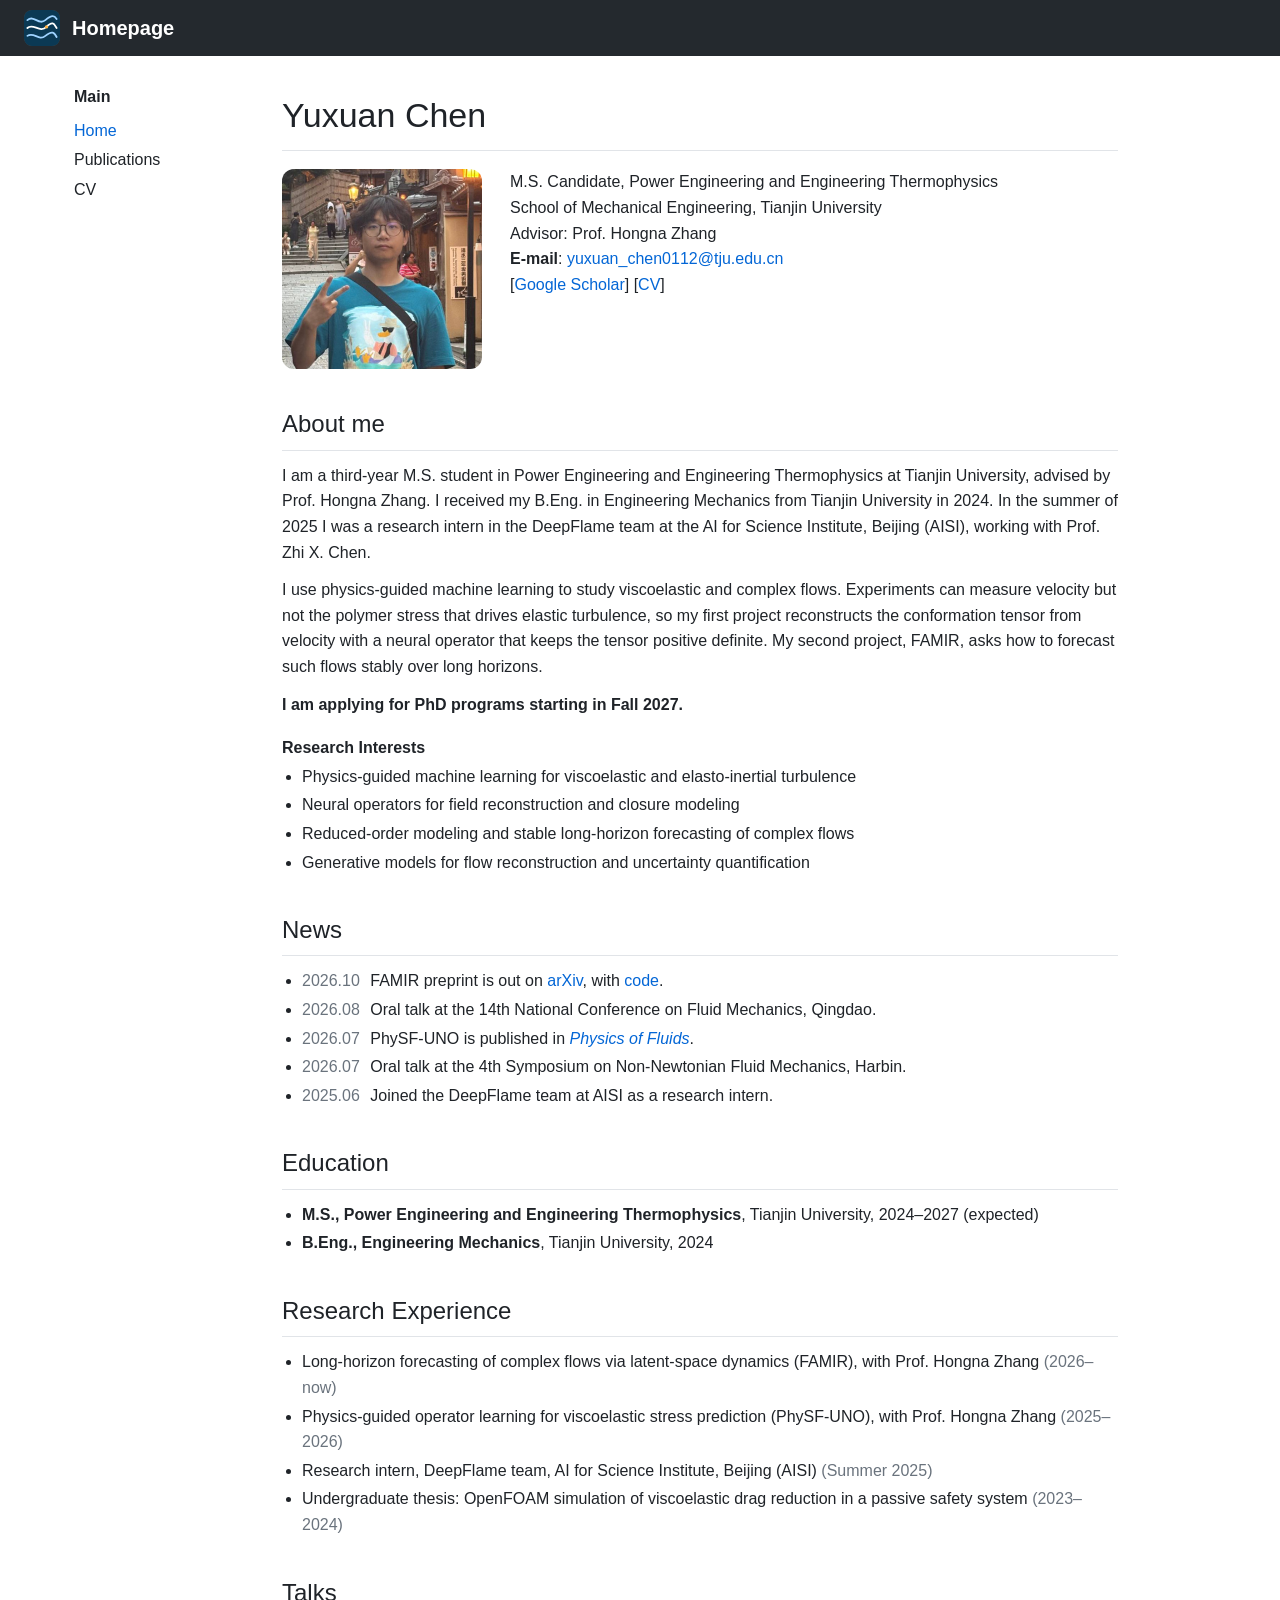
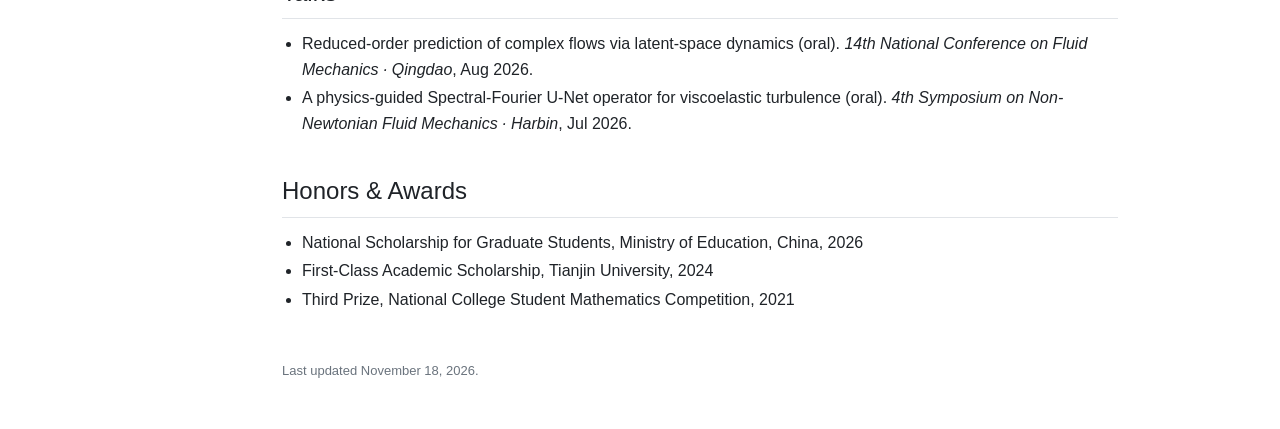
==== commit 0832bacb: "Plain email link, drop GitHub/GPA/two awards/conference paper, new header icon Co-Authored-By: Claud" ====
--- a/index.html
+++ b/index.html
@@ -6,10 +6,11 @@
 <title>Yuxuan Chen - Homepage</title>
 <meta name="description" content="Yuxuan Chen is an M.S. student at Tianjin University who builds physics-guided machine-learning models for viscoelastic and complex flows.">
 <link rel="stylesheet" href="simple.css">
+<link rel="icon" href="assets/icon.svg">
 </head>
 <body>
 <header class="topbar">
-  <a class="brand" href="index.html"><span class="brand-icon"><img src="assets/photo.jpg" alt=""></span><span>Homepage</span></a>
+  <a class="brand" href="index.html"><span class="brand-icon"><img src="assets/icon.svg" alt=""></span><span>Homepage</span></a>
   <button class="menu-btn" aria-label="Menu" onclick="document.body.classList.toggle('menu-open')">&#9776;</button>
 </header>
 <div class="layout">
@@ -24,18 +25,18 @@
 <div class="intro"><img class="avatar" src="assets/photo.jpg" alt="Yuxuan Chen"><div class="intro-text"><p>M.S. Candidate, Power Engineering and Engineering Thermophysics<br>
 School of Mechanical Engineering, Tianjin University<br>
 Advisor: Prof. Hongna Zhang<br>
-<b>E-mail</b>: yuxuan_chen0112 AT tju DOT edu DOT cn<br>
-[<a href="https://scholar.google.com/citations?hl=en&amp;user=SWy_26EAAAAJ" target="_blank" rel="noopener">Google Scholar</a>] [<a href="https://github.com/yxchen112" target="_blank" rel="noopener">GitHub</a>] [<a href="CV/Yuxuan_Chen_CV.pdf" target="_blank">CV</a>]</p></div></div>
+<b>E-mail</b>: <a href="mailto:yuxuan_chen0112@tju.edu.cn">yuxuan_chen0112@tju.edu.cn</a><br>
+[<a href="https://scholar.google.com/citations?hl=en&amp;user=SWy_26EAAAAJ" target="_blank" rel="noopener">Google Scholar</a>] [<a href="CV/Yuxuan_Chen_CV.pdf" target="_blank">CV</a>]</p></div></div>
 <h2>About me</h2>
 <p>I am a third-year M.S. student in Power Engineering and Engineering Thermophysics at Tianjin University, advised by Prof. Hongna Zhang. I received my B.Eng. in Engineering Mechanics from Tianjin University in 2024. In the summer of 2025 I was a research intern in the DeepFlame team at the AI for Science Institute, Beijing (AISI), working with Prof. Zhi X. Chen.</p>
 <p>I use physics-guided machine learning to study viscoelastic and complex flows. Experiments can measure velocity but not the polymer stress that drives elastic turbulence, so my first project reconstructs the conformation tensor from velocity with a neural operator that keeps the tensor positive definite. My second project, FAMIR, asks how to forecast such flows stably over long horizons.</p>
 <p><b>I am applying for PhD programs starting in Fall 2027.</b></p>
 <p class="label">Research Interests</p><ul class="plain"><li>Physics-guided machine learning for viscoelastic and elasto-inertial turbulence</li><li>Neural operators for field reconstruction and closure modeling</li><li>Reduced-order modeling and stable long-horizon forecasting of complex flows</li><li>Generative models for flow reconstruction and uncertainty quantification</li></ul>
 <h2>News</h2><ul class="news"><li><span class="date">2026.10</span> FAMIR preprint is out on <a href="http://arxiv.org/abs/2610.36515" target="_blank">arXiv</a>, with <a href="https://github.com/yxchen112/FAMIR" target="_blank">code</a>.</li><li><span class="date">2026.08</span> Oral talk at the 14th National Conference on Fluid Mechanics, Qingdao.</li><li><span class="date">2026.07</span> PhySF-UNO is published in <a href="https://doi.org/10.1063/5.0333863" target="_blank"><i>Physics of Fluids</i></a>.</li><li><span class="date">2026.07</span> Oral talk at the 4th Symposium on Non-Newtonian Fluid Mechanics, Harbin.</li><li><span class="date">2025.06</span> Joined the DeepFlame team at AISI as a research intern.</li></ul>
-<h2>Education</h2><ul class="plain"><li><b>M.S., Power Engineering and Engineering Thermophysics</b>, Tianjin University, 2024–2027 (expected) &middot; GPA 86.6/100</li><li><b>B.Eng., Engineering Mechanics</b>, Tianjin University, 2024 &middot; GPA 86/100</li></ul>
+<h2>Education</h2><ul class="plain"><li><b>M.S., Power Engineering and Engineering Thermophysics</b>, Tianjin University, 2024–2027 (expected)</li><li><b>B.Eng., Engineering Mechanics</b>, Tianjin University, 2024</li></ul>
 <h2>Research Experience</h2><ul class="plain"><li>Long-horizon forecasting of complex flows via latent-space dynamics (FAMIR), with Prof. Hongna Zhang <span class="muted">(2026–now)</span></li><li>Physics-guided operator learning for viscoelastic stress prediction (PhySF-UNO), with Prof. Hongna Zhang <span class="muted">(2025–2026)</span></li><li>Research intern, DeepFlame team, AI for Science Institute, Beijing (AISI) <span class="muted">(Summer 2025)</span></li><li>Undergraduate thesis: OpenFOAM simulation of viscoelastic drag reduction in a passive safety system <span class="muted">(2023–2024)</span></li></ul>
 <h2>Talks</h2><ul class="plain"><li>Reduced-order prediction of complex flows via latent-space dynamics (oral). <i>14th National Conference on Fluid Mechanics · Qingdao</i>, Aug 2026.</li><li>A physics-guided Spectral-Fourier U-Net operator for viscoelastic turbulence (oral). <i>4th Symposium on Non-Newtonian Fluid Mechanics · Harbin</i>, Jul 2026.</li></ul>
-<h2>Honors &amp; Awards</h2><ul class="plain"><li>National Scholarship for Graduate Students, Ministry of Education, China, 2026</li><li>Outstanding Paper Award, CSET Annual Conference, 2025</li><li>First-Class Academic Scholarship, Tianjin University, 2024</li><li>Second Prize, Weichai Cup Energy Conservation Competition, 2023</li><li>Third Prize, National College Student Mathematics Competition, 2021</li></ul>
+<h2>Honors &amp; Awards</h2><ul class="plain"><li>National Scholarship for Graduate Students, Ministry of Education, China, 2026</li><li>First-Class Academic Scholarship, Tianjin University, 2024</li><li>Third Prize, National College Student Mathematics Competition, 2021</li></ul>
     <footer>Last updated November 18, 2026.</footer>
   </main>
 </div>
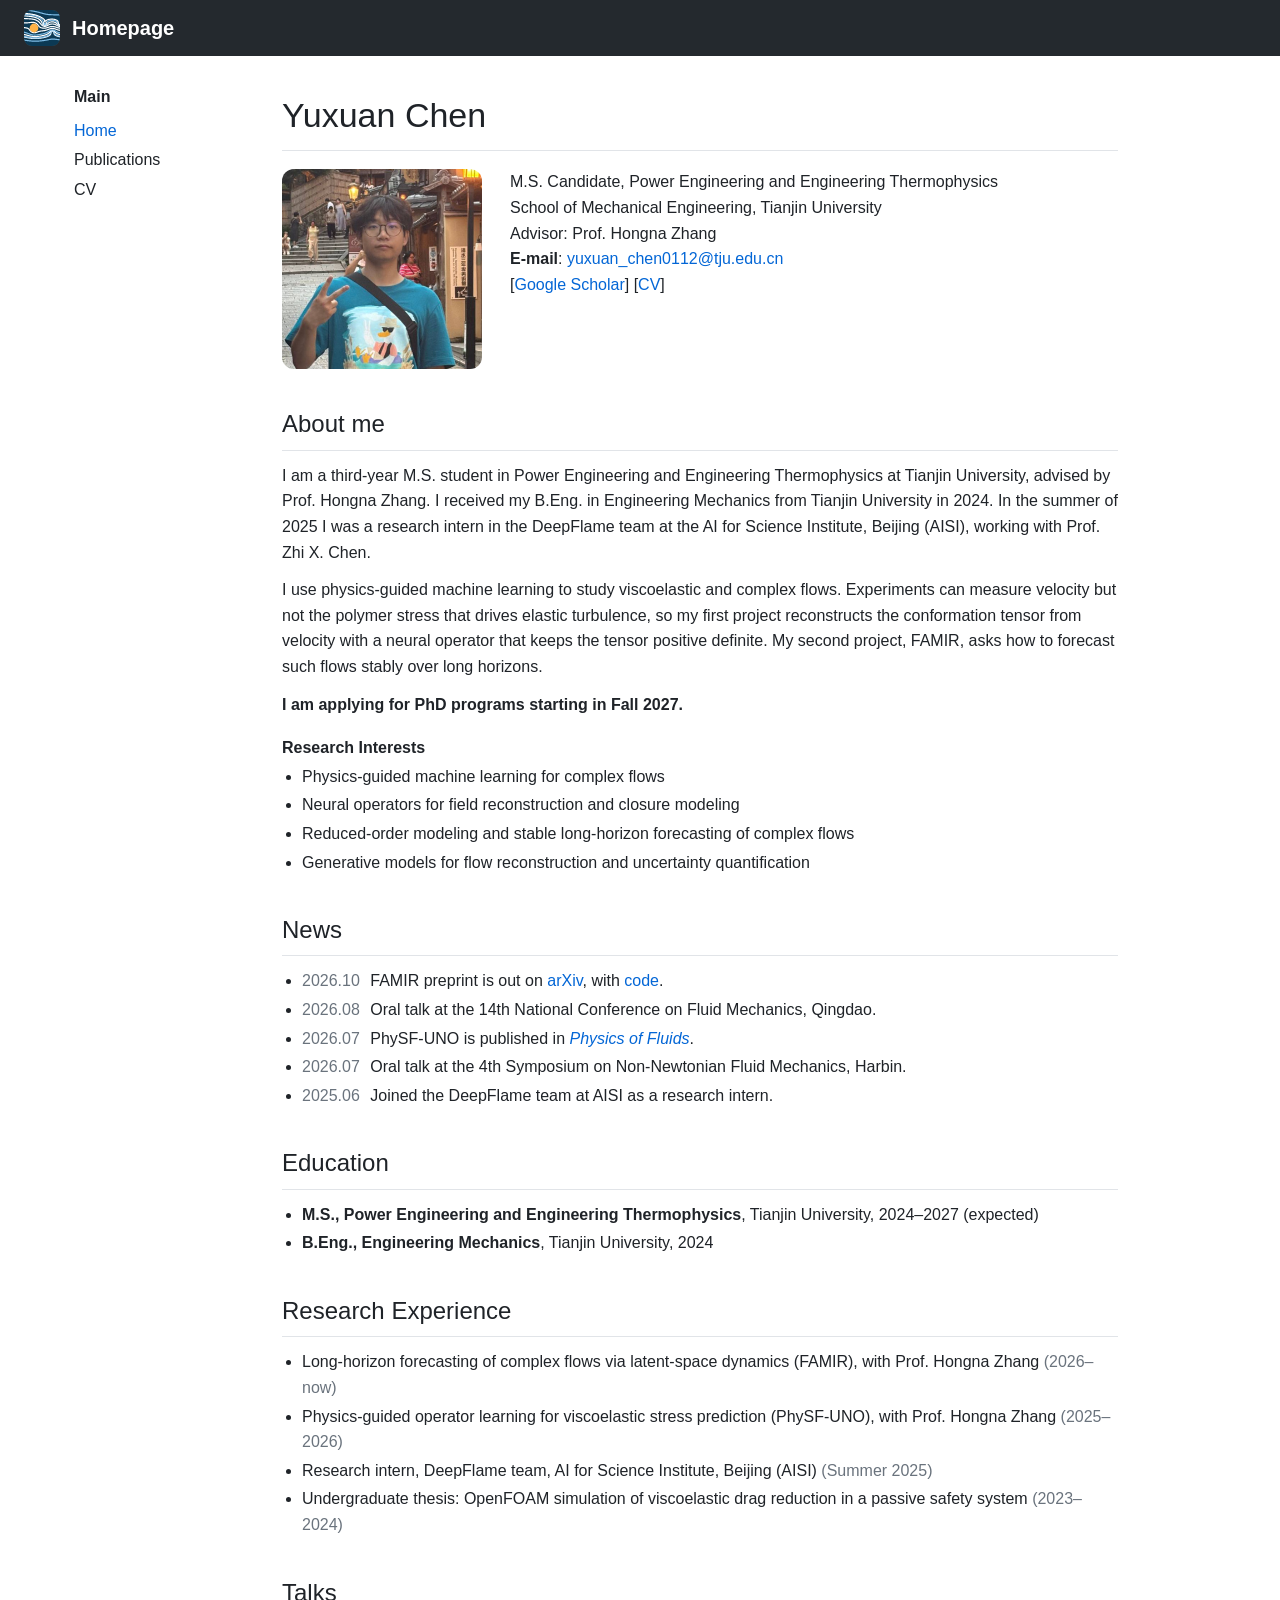
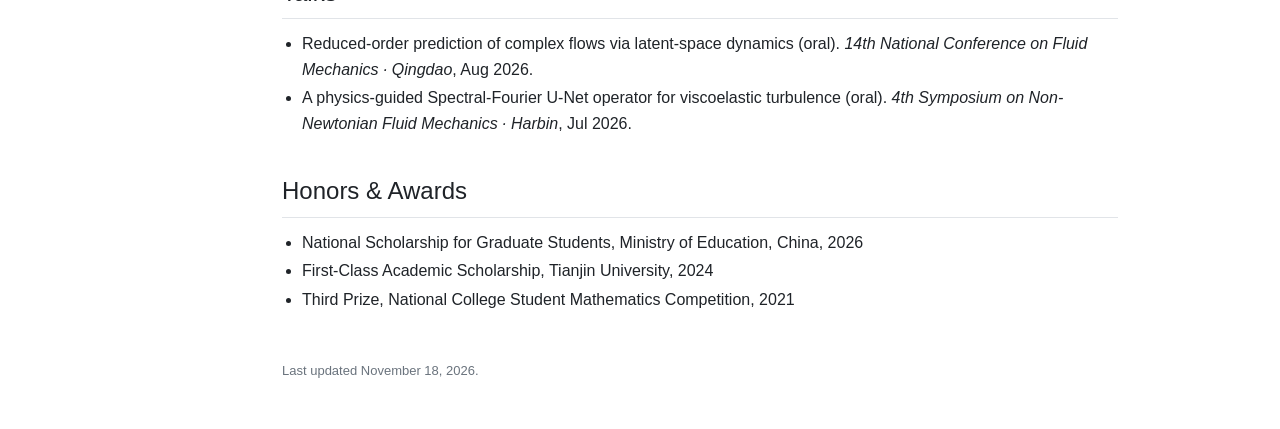
==== commit fee68648: "Broaden first research interest to complex flows Co-Authored-By: Claude Opus 5.5 <noreply@anthropic." ====
--- a/index.html
+++ b/index.html
@@ -31,7 +31,7 @@
 <p>I am a third-year M.S. student in Power Engineering and Engineering Thermophysics at Tianjin University, advised by Prof. Hongna Zhang. I received my B.Eng. in Engineering Mechanics from Tianjin University in 2024. In the summer of 2025 I was a research intern in the DeepFlame team at the AI for Science Institute, Beijing (AISI), working with Prof. Zhi X. Chen.</p>
 <p>I use physics-guided machine learning to study viscoelastic and complex flows. Experiments can measure velocity but not the polymer stress that drives elastic turbulence, so my first project reconstructs the conformation tensor from velocity with a neural operator that keeps the tensor positive definite. My second project, FAMIR, asks how to forecast such flows stably over long horizons.</p>
 <p><b>I am applying for PhD programs starting in Fall 2027.</b></p>
-<p class="label">Research Interests</p><ul class="plain"><li>Physics-guided machine learning for viscoelastic and elasto-inertial turbulence</li><li>Neural operators for field reconstruction and closure modeling</li><li>Reduced-order modeling and stable long-horizon forecasting of complex flows</li><li>Generative models for flow reconstruction and uncertainty quantification</li></ul>
+<p class="label">Research Interests</p><ul class="plain"><li>Physics-guided machine learning for complex flows</li><li>Neural operators for field reconstruction and closure modeling</li><li>Reduced-order modeling and stable long-horizon forecasting of complex flows</li><li>Generative models for flow reconstruction and uncertainty quantification</li></ul>
 <h2>News</h2><ul class="news"><li><span class="date">2026.10</span> FAMIR preprint is out on <a href="http://arxiv.org/abs/2610.36515" target="_blank">arXiv</a>, with <a href="https://github.com/yxchen112/FAMIR" target="_blank">code</a>.</li><li><span class="date">2026.08</span> Oral talk at the 14th National Conference on Fluid Mechanics, Qingdao.</li><li><span class="date">2026.07</span> PhySF-UNO is published in <a href="https://doi.org/10.1063/5.0333863" target="_blank"><i>Physics of Fluids</i></a>.</li><li><span class="date">2026.07</span> Oral talk at the 4th Symposium on Non-Newtonian Fluid Mechanics, Harbin.</li><li><span class="date">2025.06</span> Joined the DeepFlame team at AISI as a research intern.</li></ul>
 <h2>Education</h2><ul class="plain"><li><b>M.S., Power Engineering and Engineering Thermophysics</b>, Tianjin University, 2024–2027 (expected)</li><li><b>B.Eng., Engineering Mechanics</b>, Tianjin University, 2024</li></ul>
 <h2>Research Experience</h2><ul class="plain"><li>Long-horizon forecasting of complex flows via latent-space dynamics (FAMIR), with Prof. Hongna Zhang <span class="muted">(2026–now)</span></li><li>Physics-guided operator learning for viscoelastic stress prediction (PhySF-UNO), with Prof. Hongna Zhang <span class="muted">(2025–2026)</span></li><li>Research intern, DeepFlame team, AI for Science Institute, Beijing (AISI) <span class="muted">(Summer 2025)</span></li><li>Undergraduate thesis: OpenFOAM simulation of viscoelastic drag reduction in a passive safety system <span class="muted">(2023–2024)</span></li></ul>
